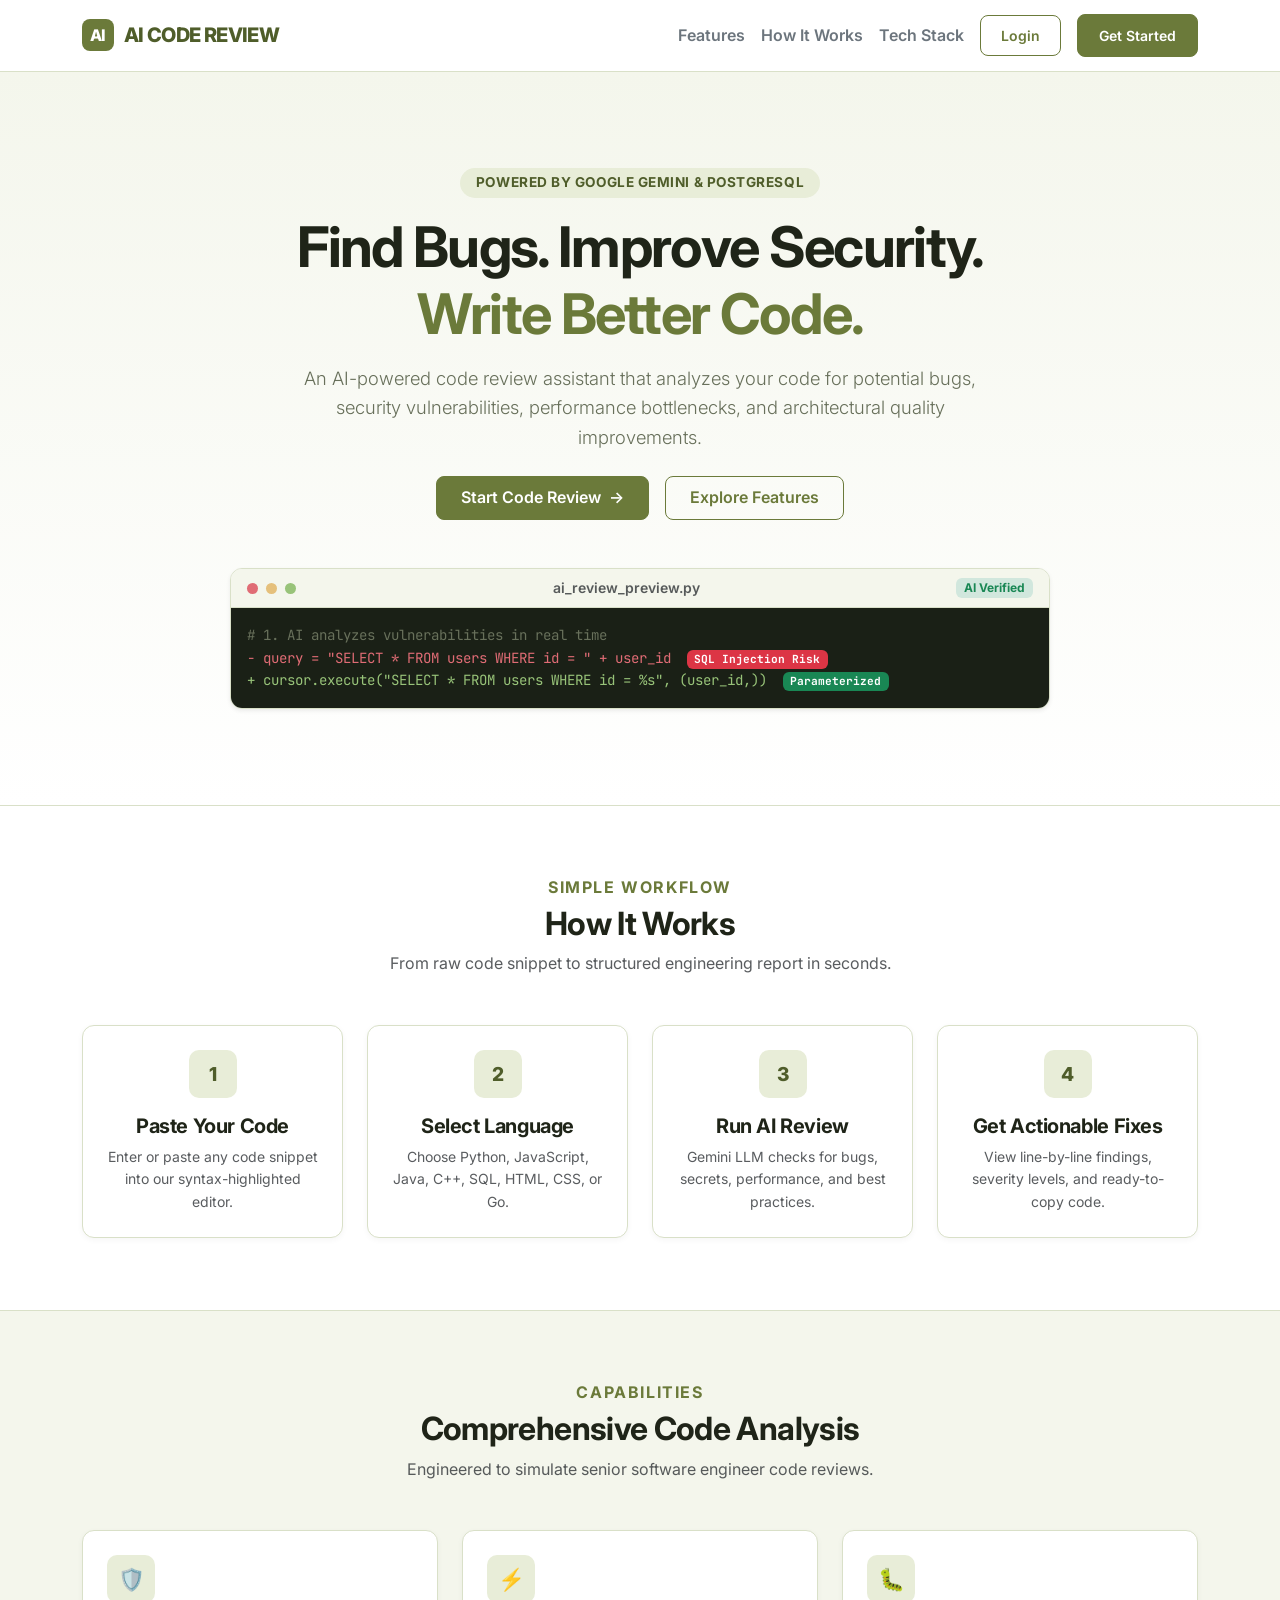
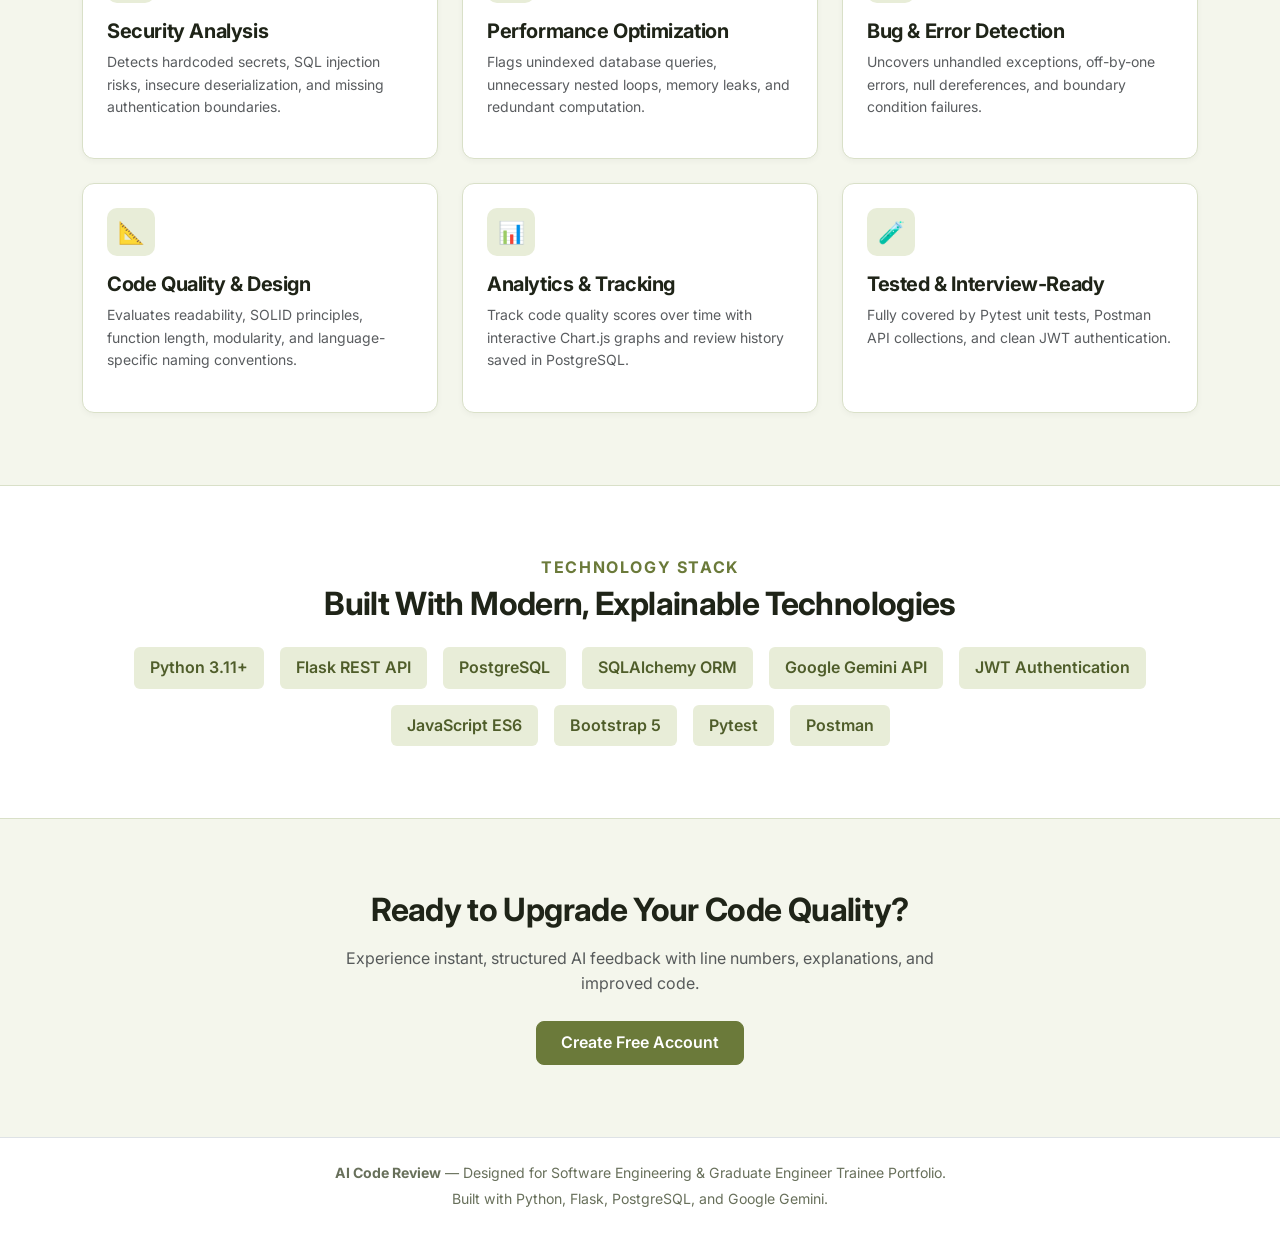
==== frontend/index.html @ b4fd4c30 "Initial commit: Complete AI Code Review platform with Flask, PostgreSQL, vanilla JS, strict olive th" ====
<!DOCTYPE html>
<html lang="en">
<head>
  <meta charset="UTF-8">
  <meta name="viewport" content="width=device-width, initial-scale=1.0">
  <title>AI Code Review - Find Bugs. Improve Security. Write Better Code.</title>
  <!-- Bootstrap 5 CSS -->
  <link href="https://cdn.jsdelivr.net/npm/bootstrap@5.3.3/dist/css/bootstrap.min.css" rel="stylesheet">
  <!-- Custom Olive Theme CSS -->
  <link rel="stylesheet" href="css/style.css">
  <!-- Google Fonts: Inter -->
  <link rel="preconnect" href="https://fonts.googleapis.com">
  <link rel="preconnect" href="https://fonts.gstatic.com" crossorigin>
  <link href="https://fonts.googleapis.com/css2?family=Inter:wght@400;500;600;700;800;900&family=JetBrains+Mono:wght@400;600&display=swap" rel="stylesheet">
</head>
<body>

  <!-- Top Navigation -->
  <nav class="custom-navbar sticky-top">
    <div class="container d-flex justify-content-between align-items-center">
      <a class="brand-logo" href="index.html">
        <div class="brand-logo-icon">AI</div>
        <span>AI CODE REVIEW</span>
      </a>
      <div class="d-flex align-items-center gap-3">
        <a href="#features" class="d-none d-md-inline text-secondary fw-semibold">Features</a>
        <a href="#how-it-works" class="d-none d-md-inline text-secondary fw-semibold">How It Works</a>
        <a href="#tech-stack" class="d-none d-md-inline text-secondary fw-semibold">Tech Stack</a>
        <a href="login.html" class="btn btn-sm btn-olive-outline">Login</a>
        <a href="register.html" class="btn btn-sm btn-olive">Get Started</a>
      </div>
    </div>
  </nav>

  <!-- Hero Section -->
  <section class="py-5" style="background: linear-gradient(180deg, var(--very-light-olive) 0%, var(--white) 100%);">
    <div class="container py-md-5 text-center">
      <div class="badge px-3 py-2 mb-3 rounded-pill" style="background-color: var(--light-olive); color: var(--dark-olive); font-weight: 700; font-size: 0.85rem; letter-spacing: 0.04em;">
        POWERED BY GOOGLE GEMINI & POSTGRESQL
      </div>
      <h1 class="display-4 fw-bolder mb-3" style="color: var(--main-text); max-width: 900px; margin: 0 auto; letter-spacing: -0.03em;">
        Find Bugs. Improve Security. <br><span style="color: var(--primary-olive);">Write Better Code.</span>
      </h1>
      <p class="lead mb-4 mx-auto" style="color: var(--muted-text); max-width: 720px; font-size: 1.15rem;">
        An AI-powered code review assistant that analyzes your code for potential bugs, security vulnerabilities, performance bottlenecks, and architectural quality improvements.
      </p>
      <div class="d-flex justify-content-center gap-3 flex-wrap">
        <a href="review.html" class="btn-olive px-4 py-2 text-decoration-none">
          <span>Start Code Review</span>
          <span>→</span>
        </a>
        <a href="#features" class="btn-olive-outline px-4 py-2 text-decoration-none">Explore Features</a>
      </div>

      <!-- Hero Visual Code Snippet Preview -->
      <div class="mt-5 mx-auto" style="max-width: 820px; text-align: left;">
        <div class="card-clean p-0 shadow-sm" style="border: 1px solid var(--border-color); overflow: hidden;">
          <div class="editor-header d-flex justify-content-between align-items-center px-3 py-2" style="background-color: var(--very-light-olive);">
            <div class="d-flex gap-2">
              <span style="width: 11px; height: 11px; border-radius: 50%; background-color: #E06C75; display: inline-block;"></span>
              <span style="width: 11px; height: 11px; border-radius: 50%; background-color: #E5C07B; display: inline-block;"></span>
              <span style="width: 11px; height: 11px; border-radius: 50%; background-color: #98C379; display: inline-block;"></span>
            </div>
            <span class="small fw-semibold text-muted">ai_review_preview.py</span>
            <span class="badge bg-success-subtle text-success">AI Verified</span>
          </div>
          <div class="p-3" style="background-color: #1A2016; color: #E8EDD8; font-family: var(--mono-font); font-size: 0.88rem; line-height: 1.6;">
            <div><span style="color: #68705B;"># 1. AI analyzes vulnerabilities in real time</span></div>
            <div><span style="color: #E06C75;">- query = "SELECT * FROM users WHERE id = " + user_id</span> <span class="badge bg-danger ms-2" style="font-size: 0.7rem;">SQL Injection Risk</span></div>
            <div><span style="color: #98C379;">+ cursor.execute("SELECT * FROM users WHERE id = %s", (user_id,))</span> <span class="badge bg-success ms-2" style="font-size: 0.7rem;">Parameterized</span></div>
          </div>
        </div>
      </div>
    </div>
  </section>

  <!-- How It Works Section -->
  <section id="how-it-works" class="py-5" style="background-color: var(--white); border-top: 1px solid var(--border-color); border-bottom: 1px solid var(--border-color);">
    <div class="container py-4">
      <div class="text-center mb-5">
        <h6 class="text-uppercase fw-bold" style="color: var(--primary-olive); letter-spacing: 0.1em;">Simple Workflow</h6>
        <h2 class="fw-bold">How It Works</h2>
        <p class="text-muted">From raw code snippet to structured engineering report in seconds.</p>
      </div>
      <div class="row g-4">
        <div class="col-md-3">
          <div class="card-clean h-100 text-center p-4">
            <div class="stat-icon mx-auto mb-3" style="font-weight: 800; font-size: 1.2rem;">1</div>
            <h5 class="fw-bold mb-2">Paste Your Code</h5>
            <p class="small text-muted mb-0">Enter or paste any code snippet into our syntax-highlighted editor.</p>
          </div>
        </div>
        <div class="col-md-3">
          <div class="card-clean h-100 text-center p-4">
            <div class="stat-icon mx-auto mb-3" style="font-weight: 800; font-size: 1.2rem;">2</div>
            <h5 class="fw-bold mb-2">Select Language</h5>
            <p class="small text-muted mb-0">Choose Python, JavaScript, Java, C++, SQL, HTML, CSS, or Go.</p>
          </div>
        </div>
        <div class="col-md-3">
          <div class="card-clean h-100 text-center p-4">
            <div class="stat-icon mx-auto mb-3" style="font-weight: 800; font-size: 1.2rem;">3</div>
            <h5 class="fw-bold mb-2">Run AI Review</h5>
            <p class="small text-muted mb-0">Gemini LLM checks for bugs, secrets, performance, and best practices.</p>
          </div>
        </div>
        <div class="col-md-3">
          <div class="card-clean h-100 text-center p-4">
            <div class="stat-icon mx-auto mb-3" style="font-weight: 800; font-size: 1.2rem;">4</div>
            <h5 class="fw-bold mb-2">Get Actionable Fixes</h5>
            <p class="small text-muted mb-0">View line-by-line findings, severity levels, and ready-to-copy code.</p>
          </div>
        </div>
      </div>
    </div>
  </section>

  <!-- Features Section -->
  <section id="features" class="py-5" style="background-color: var(--very-light-olive);">
    <div class="container py-4">
      <div class="text-center mb-5">
        <h6 class="text-uppercase fw-bold" style="color: var(--primary-olive); letter-spacing: 0.1em;">Capabilities</h6>
        <h2 class="fw-bold">Comprehensive Code Analysis</h2>
        <p class="text-muted">Engineered to simulate senior software engineer code reviews.</p>
      </div>
      <div class="row g-4">
        <div class="col-md-4">
          <div class="card-clean h-100 p-4">
            <div class="stat-icon mb-3">🛡️</div>
            <h5 class="fw-bold">Security Analysis</h5>
            <p class="small text-muted">Detects hardcoded secrets, SQL injection risks, insecure deserialization, and missing authentication boundaries.</p>
          </div>
        </div>
        <div class="col-md-4">
          <div class="card-clean h-100 p-4">
            <div class="stat-icon mb-3">⚡</div>
            <h5 class="fw-bold">Performance Optimization</h5>
            <p class="small text-muted">Flags unindexed database queries, unnecessary nested loops, memory leaks, and redundant computation.</p>
          </div>
        </div>
        <div class="col-md-4">
          <div class="card-clean h-100 p-4">
            <div class="stat-icon mb-3">🐛</div>
            <h5 class="fw-bold">Bug & Error Detection</h5>
            <p class="small text-muted">Uncovers unhandled exceptions, off-by-one errors, null dereferences, and boundary condition failures.</p>
          </div>
        </div>
        <div class="col-md-4">
          <div class="card-clean h-100 p-4">
            <div class="stat-icon mb-3">📐</div>
            <h5 class="fw-bold">Code Quality & Design</h5>
            <p class="small text-muted">Evaluates readability, SOLID principles, function length, modularity, and language-specific naming conventions.</p>
          </div>
        </div>
        <div class="col-md-4">
          <div class="card-clean h-100 p-4">
            <div class="stat-icon mb-3">📊</div>
            <h5 class="fw-bold">Analytics & Tracking</h5>
            <p class="small text-muted">Track code quality scores over time with interactive Chart.js graphs and review history saved in PostgreSQL.</p>
          </div>
        </div>
        <div class="col-md-4">
          <div class="card-clean h-100 p-4">
            <div class="stat-icon mb-3">🧪</div>
            <h5 class="fw-bold">Tested & Interview-Ready</h5>
            <p class="small text-muted">Fully covered by Pytest unit tests, Postman API collections, and clean JWT authentication.</p>
          </div>
        </div>
      </div>
    </div>
  </section>

  <!-- Tech Stack Section -->
  <section id="tech-stack" class="py-5" style="background-color: var(--white); border-top: 1px solid var(--border-color);">
    <div class="container py-4 text-center">
      <h6 class="text-uppercase fw-bold" style="color: var(--primary-olive); letter-spacing: 0.1em;">Technology Stack</h6>
      <h2 class="fw-bold mb-4">Built With Modern, Explainable Technologies</h2>
      <div class="d-flex justify-content-center gap-3 flex-wrap">
        <span class="btn-olive-subtle">Python 3.11+</span>
        <span class="btn-olive-subtle">Flask REST API</span>
        <span class="btn-olive-subtle">PostgreSQL</span>
        <span class="btn-olive-subtle">SQLAlchemy ORM</span>
        <span class="btn-olive-subtle">Google Gemini API</span>
        <span class="btn-olive-subtle">JWT Authentication</span>
        <span class="btn-olive-subtle">JavaScript ES6</span>
        <span class="btn-olive-subtle">Bootstrap 5</span>
        <span class="btn-olive-subtle">Pytest</span>
        <span class="btn-olive-subtle">Postman</span>
      </div>
    </div>
  </section>

  <!-- CTA Section -->
  <section class="py-5 text-center" style="background-color: var(--very-light-olive); border-top: 1px solid var(--border-color);">
    <div class="container py-4">
      <h2 class="fw-bolder mb-3">Ready to Upgrade Your Code Quality?</h2>
      <p class="text-muted mb-4 mx-auto" style="max-width: 600px;">Experience instant, structured AI feedback with line numbers, explanations, and improved code.</p>
      <a href="register.html" class="btn-olive px-4 py-2 text-decoration-none">Create Free Account</a>
    </div>
  </section>

  <!-- Footer -->
  <footer class="py-4 text-center border-top" style="background-color: var(--white); font-size: 0.88rem; color: var(--muted-text);">
    <div class="container">
      <p class="mb-1"><strong>AI Code Review</strong> — Designed for Software Engineering & Graduate Engineer Trainee Portfolio.</p>
      <p class="mb-0">Built with Python, Flask, PostgreSQL, and Google Gemini.</p>
    </div>
  </footer>

  <script src="js/config.js"></script>
  <script src="js/api.js"></script>
  <script src="js/auth.js"></script>
</body>
</html>
---- frontend/css/style.css ----
/* ==========================================================================
   AI CODE REVIEW - Strict Theme: Olive + Light Olive + White
   Primary Olive:     #6B7A3A
   Dark Olive:        #4F5D2A
   Light Olive:       #E8EDD8
   Very Light Olive:  #F4F6EC
   White:             #FFFFFF
   Main Text:         #1F2418
   Muted Text:        #68705B
   ========================================================================== */

:root {
  --primary-olive: #6B7A3A;
  --dark-olive: #4F5D2A;
  --light-olive: #E8EDD8;
  --very-light-olive: #F4F6EC;
  --white: #FFFFFF;
  --main-text: #1F2418;
  --muted-text: #68705B;
  --border-color: #D9E0C8;
  --card-bg: #FFFFFF;

  /* Severity Semantic Colors (Harmonious with Olive) */
  --severity-critical: #B94A48;
  --severity-critical-bg: #FBEAEA;
  --severity-high: #C87D2B;
  --severity-high-bg: #FDF3E7;
  --severity-medium: #6B7A3A;
  --severity-medium-bg: #F1F4E6;
  --severity-low: #68705B;
  --severity-low-bg: #EFF1EC;

  --font-family: 'Inter', -apple-system, BlinkMacSystemFont, "Segoe UI", Roboto, "Helvetica Neue", Arial, sans-serif;
  --mono-font: 'JetBrains Mono', 'Fira Code', Menlo, Monaco, Consolas, monospace;
}

* {
  box-sizing: border-box;
}

body {
  font-family: var(--font-family);
  color: var(--main-text);
  background-color: var(--very-light-olive);
  line-height: 1.6;
  margin: 0;
  padding: 0;
  -webkit-font-smoothing: antialiased;
}

/* Headings */
h1, h2, h3, h4, h5, h6 {
  color: var(--main-text);
  font-weight: 700;
  letter-spacing: -0.02em;
}

a {
  color: var(--primary-olive);
  text-decoration: none;
  transition: color 0.2s ease;
}

a:hover {
  color: var(--dark-olive);
}

/* ==========================================================================
   Buttons
   ========================================================================== */
.btn-olive {
  background-color: var(--primary-olive);
  color: var(--white);
  border: 1px solid var(--primary-olive);
  font-weight: 600;
  padding: 0.6rem 1.3rem;
  border-radius: 8px;
  transition: all 0.2s ease;
  display: inline-flex;
  align-items: center;
  gap: 0.5rem;
}

.btn-olive:hover, .btn-olive:focus {
  background-color: var(--dark-olive);
  border-color: var(--dark-olive);
  color: var(--white);
  box-shadow: 0 4px 12px rgba(79, 93, 42, 0.2);
}

.btn-olive-outline {
  background-color: transparent;
  color: var(--primary-olive);
  border: 1.5px solid var(--primary-olive);
  font-weight: 600;
  padding: 0.55rem 1.25rem;
  border-radius: 8px;
  transition: all 0.2s ease;
}

.btn-olive-outline:hover {
  background-color: var(--light-olive);
  color: var(--dark-olive);
  border-color: var(--dark-olive);
}

.btn-olive-subtle {
  background-color: var(--light-olive);
  color: var(--dark-olive);
  border: none;
  font-weight: 600;
  padding: 0.5rem 1rem;
  border-radius: 6px;
  transition: all 0.2s ease;
}

.btn-olive-subtle:hover {
  background-color: #DDE5C6;
  color: var(--main-text);
}

/* ==========================================================================
   Navigation Bar (Public & Landing)
   ========================================================================== */
.custom-navbar {
  background-color: var(--white);
  border-bottom: 1px solid var(--border-color);
  padding: 0.9rem 1.5rem;
}

.brand-logo {
  font-size: 1.25rem;
  font-weight: 800;
  color: var(--dark-olive) !important;
  display: flex;
  align-items: center;
  gap: 0.6rem;
  letter-spacing: -0.03em;
}

.brand-logo-icon {
  width: 32px;
  height: 32px;
  background-color: var(--primary-olive);
  color: var(--white);
  border-radius: 8px;
  display: flex;
  align-items: center;
  justify-content: center;
  font-size: 1rem;
  font-weight: 800;
}

/* ==========================================================================
   Layout: Sidebar & App Container
   ========================================================================== */
.app-wrapper {
  display: flex;
  min-height: 100vh;
}

.app-sidebar {
  width: 260px;
  background-color: var(--white);
  border-right: 1px solid var(--border-color);
  display: flex;
  flex-direction: column;
  flex-shrink: 0;
  position: sticky;
  top: 0;
  height: 100vh;
  z-index: 100;
  transition: transform 0.3s ease;
}

.sidebar-header {
  padding: 1.5rem 1.25rem;
  border-bottom: 1px solid var(--border-color);
}

.sidebar-menu {
  list-style: none;
  padding: 1rem 0.75rem;
  margin: 0;
  flex-grow: 1;
}

.sidebar-item {
  margin-bottom: 0.35rem;
}

.sidebar-link {
  display: flex;
  align-items: center;
  gap: 0.85rem;
  padding: 0.75rem 1rem;
  border-radius: 8px;
  color: var(--muted-text);
  font-weight: 600;
  font-size: 0.95rem;
  transition: all 0.2s ease;
}

.sidebar-link:hover {
  background-color: var(--very-light-olive);
  color: var(--main-text);
}

.sidebar-link.active {
  background-color: var(--light-olive);
  color: var(--dark-olive);
  font-weight: 700;
}

.sidebar-footer {
  padding: 1.25rem;
  border-top: 1px solid var(--border-color);
  background-color: var(--very-light-olive);
}

.app-main {
  flex-grow: 1;
  padding: 2rem 2.5rem;
  overflow-y: auto;
  max-width: 1400px;
}

/* Mobile Sidebar Toggle Header */
.mobile-topbar {
  display: none;
  background-color: var(--white);
  border-bottom: 1px solid var(--border-color);
  padding: 0.85rem 1.25rem;
  justify-content: space-between;
  align-items: center;
}

/* ==========================================================================
   Cards & Surfaces
   ========================================================================== */
.card-clean {
  background-color: var(--white);
  border: 1px solid var(--border-color);
  border-radius: 12px;
  padding: 1.5rem;
  box-shadow: 0 2px 6px rgba(31, 36, 24, 0.04);
  transition: transform 0.2s ease, box-shadow 0.2s ease;
}

.card-clean:hover {
  box-shadow: 0 6px 16px rgba(31, 36, 24, 0.06);
}

.stat-card {
  background-color: var(--white);
  border: 1px solid var(--border-color);
  border-radius: 12px;
  padding: 1.35rem 1.5rem;
  display: flex;
  align-items: center;
  justify-content: space-between;
}

.stat-card .stat-value {
  font-size: 2rem;
  font-weight: 800;
  color: var(--main-text);
  line-height: 1.1;
  margin-top: 0.35rem;
}

.stat-card .stat-label {
  font-size: 0.85rem;
  font-weight: 600;
  color: var(--muted-text);
  text-transform: uppercase;
  letter-spacing: 0.05em;
}

.stat-icon {
  width: 48px;
  height: 48px;
  border-radius: 10px;
  background-color: var(--light-olive);
  color: var(--dark-olive);
  display: flex;
  align-items: center;
  justify-content: center;
  font-size: 1.35rem;
}

/* ==========================================================================
   Score Badge & Progress
   ========================================================================== */
.score-badge-circle {
  width: 110px;
  height: 110px;
  border-radius: 50%;
  display: flex;
  flex-direction: column;
  align-items: center;
  justify-content: center;
  border: 6px solid var(--primary-olive);
  background-color: var(--white);
  box-shadow: 0 4px 12px rgba(107, 122, 58, 0.15);
}

.score-badge-circle .score-num {
  font-size: 2.2rem;
  font-weight: 900;
  color: var(--dark-olive);
  line-height: 1;
}

.score-badge-circle .score-max {
  font-size: 0.75rem;
  font-weight: 700;
  color: var(--muted-text);
}

/* ==========================================================================
   Issue Cards & Severities
   ========================================================================== */
.issue-card {
  background-color: var(--white);
  border: 1px solid var(--border-color);
  border-left: 5px solid var(--primary-olive);
  border-radius: 8px;
  padding: 1.25rem 1.5rem;
  margin-bottom: 1rem;
}

.issue-card.severity-Critical {
  border-left-color: var(--severity-critical);
}
.issue-card.severity-High {
  border-left-color: var(--severity-high);
}
.issue-card.severity-Medium {
  border-left-color: var(--severity-medium);
}
.issue-card.severity-Low {
  border-left-color: var(--severity-low);
}

.badge-severity {
  font-size: 0.75rem;
  font-weight: 700;
  padding: 0.35rem 0.65rem;
  border-radius: 6px;
  text-transform: uppercase;
  letter-spacing: 0.04em;
}

.badge-severity.Critical {
  background-color: var(--severity-critical-bg);
  color: var(--severity-critical);
}
.badge-severity.High {
  background-color: var(--severity-high-bg);
  color: var(--severity-high);
}
.badge-severity.Medium {
  background-color: var(--severity-medium-bg);
  color: var(--severity-medium);
}
.badge-severity.Low {
  background-color: var(--severity-low-bg);
  color: var(--severity-low);
}

.badge-category {
  background-color: var(--light-olive);
  color: var(--dark-olive);
  font-size: 0.75rem;
  font-weight: 600;
  padding: 0.35rem 0.65rem;
  border-radius: 6px;
}

.badge-line {
  background-color: var(--very-light-olive);
  border: 1px solid var(--border-color);
  color: var(--muted-text);
  font-family: var(--mono-font);
  font-size: 0.75rem;
  padding: 0.25rem 0.5rem;
  border-radius: 4px;
}

/* ==========================================================================
   Code Containers & Monaco Fallback
   ========================================================================== */
.editor-container {
  border: 1px solid var(--border-color);
  border-radius: 8px;
  overflow: hidden;
  background-color: var(--white);
}

.editor-header {
  background-color: var(--very-light-olive);
  padding: 0.65rem 1rem;
  border-bottom: 1px solid var(--border-color);
  display: flex;
  justify-content: space-between;
  align-items: center;
}

#codeEditor, .code-editor-textarea {
  width: 100%;
  min-height: 400px;
  font-family: var(--mono-font);
  font-size: 0.92rem;
  line-height: 1.55;
  border: none;
  padding: 1.25rem;
  color: #2D3748;
  background-color: var(--white);
  resize: vertical;
  outline: none;
  tab-size: 4;
}

.code-snippet-box {
  background-color: #1E2319;
  color: #E2E8F0;
  font-family: var(--mono-font);
  font-size: 0.88rem;
  padding: 1.1rem;
  border-radius: 8px;
  overflow-x: auto;
  position: relative;
}

/* ==========================================================================
   Tabs & Filters
   ========================================================================== */
.filter-tabs {
  display: flex;
  gap: 0.5rem;
  flex-wrap: wrap;
  margin-bottom: 1.5rem;
}

.filter-btn {
  background-color: var(--white);
  border: 1px solid var(--border-color);
  color: var(--muted-text);
  font-weight: 600;
  font-size: 0.85rem;
  padding: 0.45rem 0.95rem;
  border-radius: 8px;
  cursor: pointer;
  transition: all 0.2s ease;
}

.filter-btn:hover {
  background-color: var(--light-olive);
  color: var(--dark-olive);
}

.filter-btn.active {
  background-color: var(--primary-olive);
  border-color: var(--primary-olive);
  color: var(--white);
}

/* ==========================================================================
   Loading Overlay & Stages
   ========================================================================== */
.loading-overlay {
  display: none;
  position: fixed;
  top: 0;
  left: 0;
  width: 100vw;
  height: 100vh;
  background: rgba(244, 246, 236, 0.94);
  backdrop-filter: blur(4px);
  z-index: 9999;
  flex-direction: column;
  justify-content: center;
  align-items: center;
}

.loading-box {
  background-color: var(--white);
  border: 1px solid var(--border-color);
  border-radius: 16px;
  padding: 2.5rem 3rem;
  text-align: center;
  box-shadow: 0 10px 30px rgba(31, 36, 24, 0.08);
  max-width: 440px;
  width: 90%;
}

.spinner-olive {
  width: 3.5rem;
  height: 3.5rem;
  border-width: 0.35em;
  color: var(--primary-olive);
}

.loading-step {
  font-size: 1.05rem;
  font-weight: 700;
  color: var(--dark-olive);
  margin-top: 1.25rem;
}

.loading-substep {
  font-size: 0.88rem;
  color: var(--muted-text);
  margin-top: 0.35rem;
}

/* ==========================================================================
   Toast Notifications
   ========================================================================== */
.toast-container {
  position: fixed;
  bottom: 1.5rem;
  right: 1.5rem;
  z-index: 10000;
}

.toast-custom {
  background-color: var(--white);
  border: 1px solid var(--border-color);
  border-left: 4px solid var(--primary-olive);
  border-radius: 8px;
  box-shadow: 0 4px 14px rgba(31, 36, 24, 0.1);
  padding: 0.9rem 1.25rem;
  margin-top: 0.5rem;
  display: flex;
  align-items: center;
  gap: 0.75rem;
  font-size: 0.92rem;
  color: var(--main-text);
  min-width: 280px;
}

.toast-custom.error {
  border-left-color: var(--severity-critical);
}

/* ==========================================================================
   Tables
   ========================================================================== */
.table-clean {
  width: 100%;
  border-collapse: separate;
  border-spacing: 0;
  background-color: var(--white);
  border: 1px solid var(--border-color);
  border-radius: 10px;
  overflow: hidden;
}

.table-clean th {
  background-color: var(--very-light-olive);
  color: var(--muted-text);
  font-size: 0.8rem;
  font-weight: 700;
  text-transform: uppercase;
  letter-spacing: 0.05em;
  padding: 0.95rem 1.25rem;
  border-bottom: 1px solid var(--border-color);
}

.table-clean td {
  padding: 1rem 1.25rem;
  border-bottom: 1px solid var(--border-color);
  font-size: 0.92rem;
  color: var(--main-text);
  vertical-align: middle;
}

.table-clean tr:last-child td {
  border-bottom: none;
}

.table-clean tbody tr:hover {
  background-color: #F8F9F3;
}

/* ==========================================================================
   Responsive Adaptations
   ========================================================================== */
@media (max-width: 992px) {
  .app-sidebar {
    position: fixed;
    transform: translateX(-100%);
    box-shadow: 4px 0 20px rgba(0, 0, 0, 0.1);
  }

  .app-sidebar.show {
    transform: translateX(0);
  }

  .mobile-topbar {
    display: flex;
  }

  .app-main {
    padding: 1.25rem 1rem;
  }
}
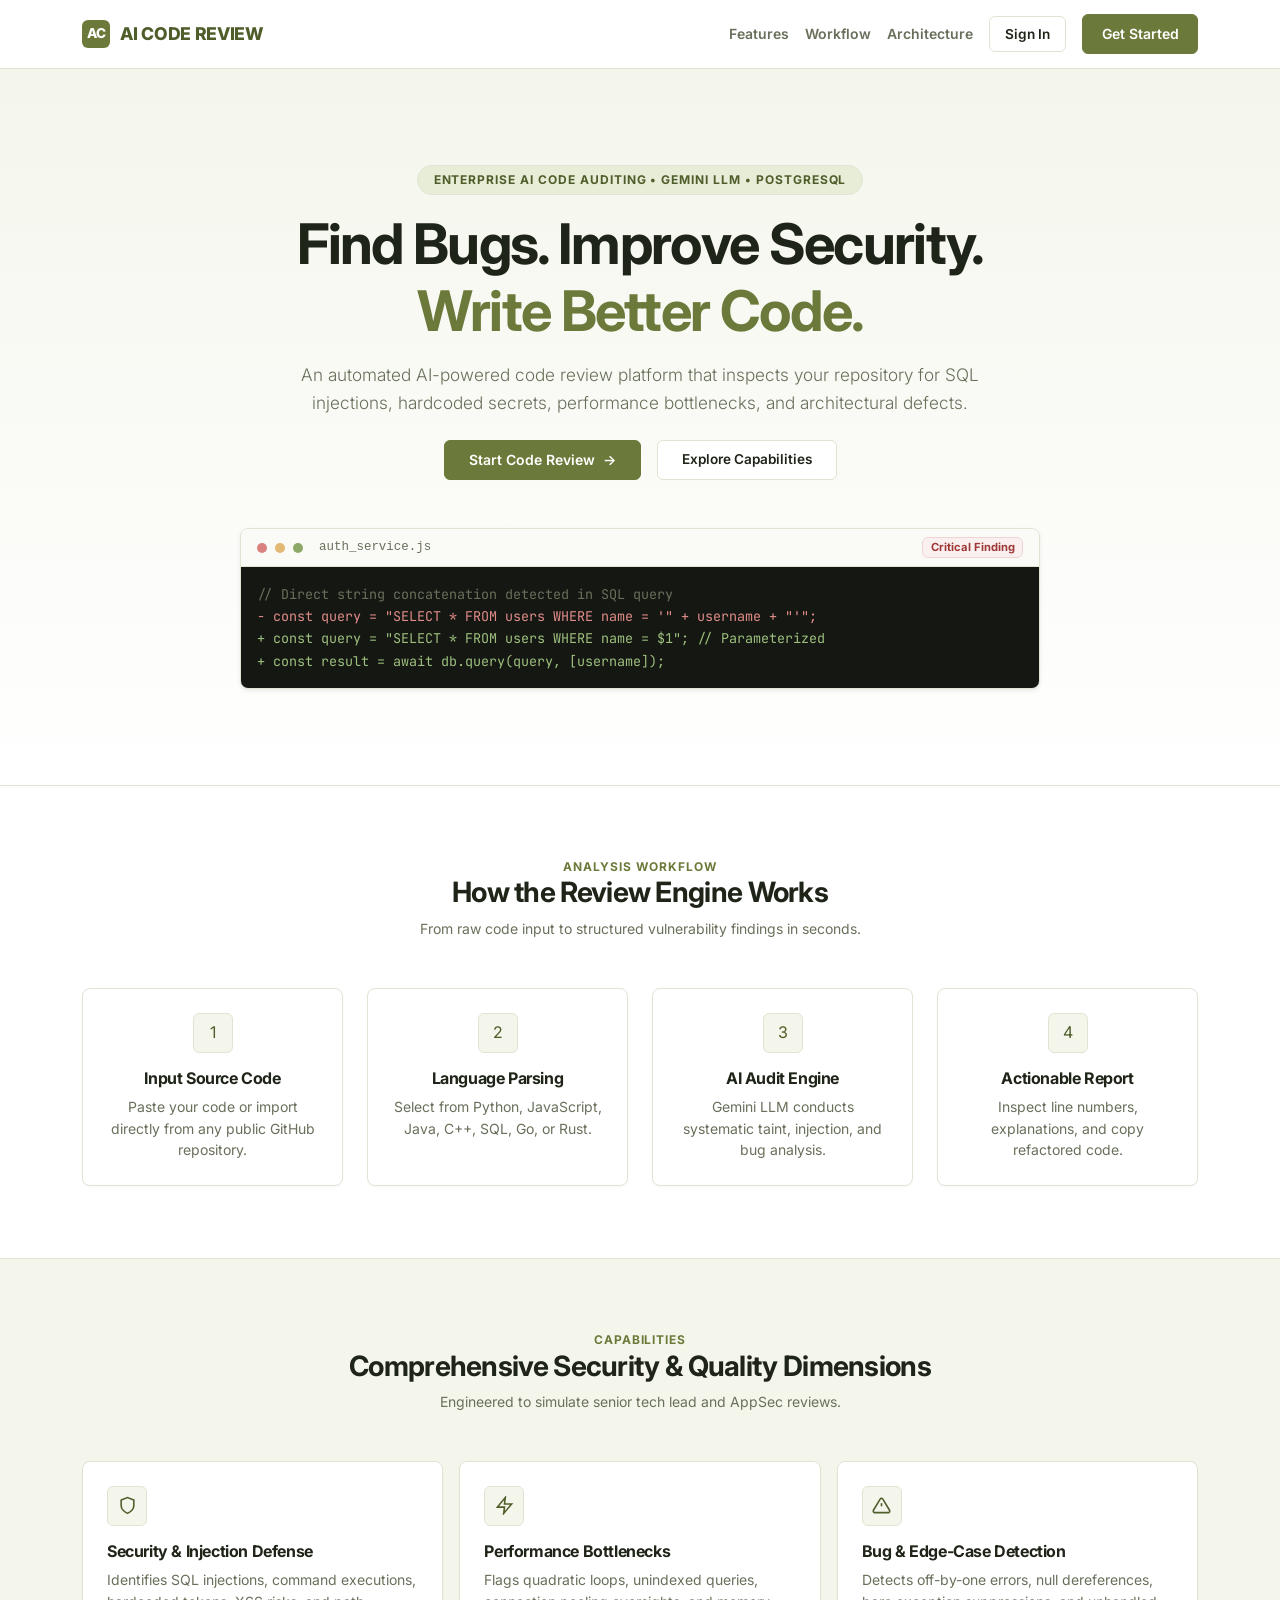
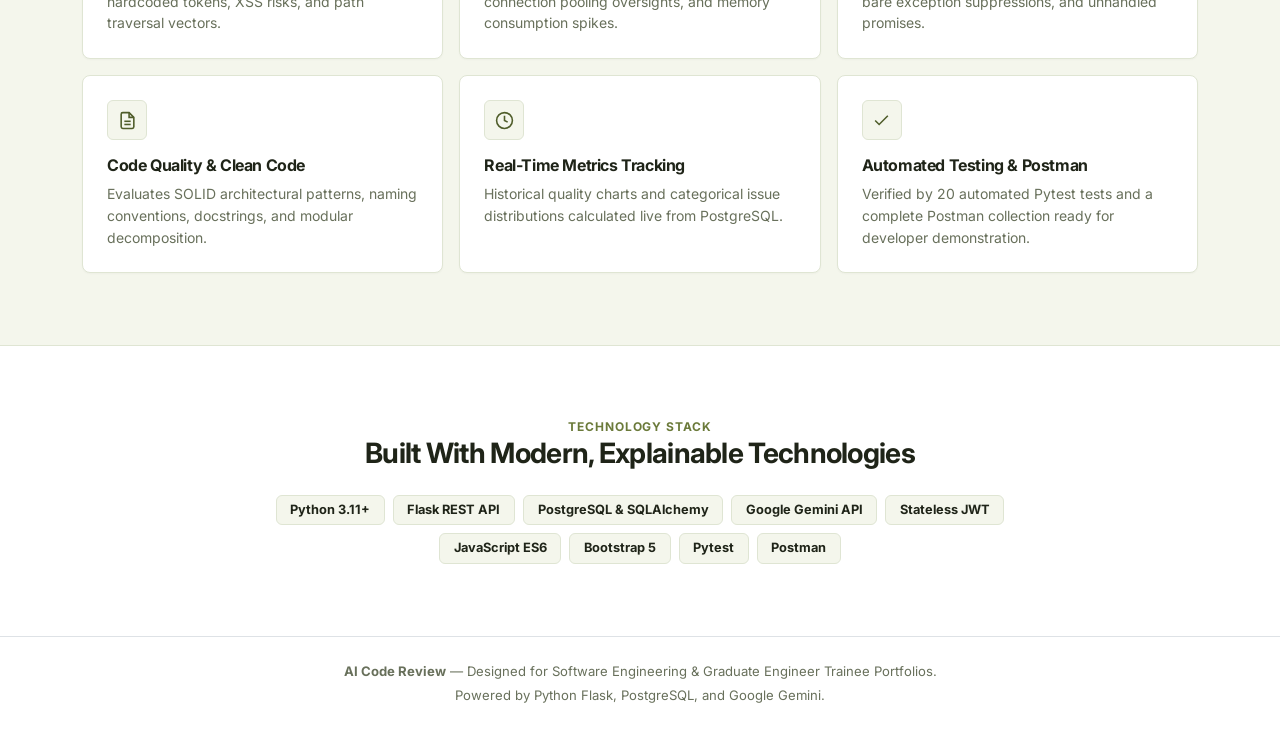
==== commit 1de9dcec: "Enhance AI security audit checklist and elevate UI to professional enterprise SaaS aesthetic" ====
--- a/frontend/index.html
+++ b/frontend/index.html
@@ -3,15 +3,12 @@
 <head>
   <meta charset="UTF-8">
   <meta name="viewport" content="width=device-width, initial-scale=1.0">
-  <title>AI Code Review - Find Bugs. Improve Security. Write Better Code.</title>
-  <!-- Bootstrap 5 CSS -->
+  <title>AI Code Review - Automated Security & Code Quality Platform</title>
   <link href="https://cdn.jsdelivr.net/npm/bootstrap@5.3.3/dist/css/bootstrap.min.css" rel="stylesheet">
-  <!-- Custom Olive Theme CSS -->
   <link rel="stylesheet" href="css/style.css">
-  <!-- Google Fonts: Inter -->
   <link rel="preconnect" href="https://fonts.googleapis.com">
   <link rel="preconnect" href="https://fonts.gstatic.com" crossorigin>
-  <link href="https://fonts.googleapis.com/css2?family=Inter:wght@400;500;600;700;800;900&family=JetBrains+Mono:wght@400;600&display=swap" rel="stylesheet">
+  <link href="https://fonts.googleapis.com/css2?family=Inter:wght@400;500;600;700;800&family=JetBrains+Mono:wght@400;500;600&display=swap" rel="stylesheet">
 </head>
 <body>
 
@@ -19,14 +16,14 @@
   <nav class="custom-navbar sticky-top">
     <div class="container d-flex justify-content-between align-items-center">
       <a class="brand-logo" href="index.html">
-        <div class="brand-logo-icon">AI</div>
+        <div class="brand-logo-icon">AC</div>
         <span>AI CODE REVIEW</span>
       </a>
       <div class="d-flex align-items-center gap-3">
-        <a href="#features" class="d-none d-md-inline text-secondary fw-semibold">Features</a>
-        <a href="#how-it-works" class="d-none d-md-inline text-secondary fw-semibold">How It Works</a>
-        <a href="#tech-stack" class="d-none d-md-inline text-secondary fw-semibold">Tech Stack</a>
-        <a href="login.html" class="btn btn-sm btn-olive-outline">Login</a>
+        <a href="#features" class="d-none d-md-inline text-muted small fw-semibold">Features</a>
+        <a href="#how-it-works" class="d-none d-md-inline text-muted small fw-semibold">Workflow</a>
+        <a href="#tech-stack" class="d-none d-md-inline text-muted small fw-semibold">Architecture</a>
+        <a href="login.html" class="btn btn-sm btn-subtle">Sign In</a>
         <a href="register.html" class="btn btn-sm btn-olive">Get Started</a>
       </div>
     </div>
@@ -35,39 +32,40 @@
   <!-- Hero Section -->
   <section class="py-5" style="background: linear-gradient(180deg, var(--very-light-olive) 0%, var(--white) 100%);">
     <div class="container py-md-5 text-center">
-      <div class="badge px-3 py-2 mb-3 rounded-pill" style="background-color: var(--light-olive); color: var(--dark-olive); font-weight: 700; font-size: 0.85rem; letter-spacing: 0.04em;">
-        POWERED BY GOOGLE GEMINI & POSTGRESQL
-      </div>
-      <h1 class="display-4 fw-bolder mb-3" style="color: var(--main-text); max-width: 900px; margin: 0 auto; letter-spacing: -0.03em;">
+      <div class="badge px-3 py-2 mb-3" style="background-color: var(--light-olive); color: var(--dark-olive); font-weight: 700; font-size: 0.75rem; letter-spacing: 0.08em; border: 1px solid var(--border-color); border-radius: 20px;">
+        ENTERPRISE AI CODE AUDITING &bull; GEMINI LLM &bull; POSTGRESQL
+      </div>
+      <h1 class="display-4 fw-bolder mb-3" style="color: var(--main-text); max-width: 860px; margin: 0 auto; letter-spacing: -0.03em;">
         Find Bugs. Improve Security. <br><span style="color: var(--primary-olive);">Write Better Code.</span>
       </h1>
-      <p class="lead mb-4 mx-auto" style="color: var(--muted-text); max-width: 720px; font-size: 1.15rem;">
-        An AI-powered code review assistant that analyzes your code for potential bugs, security vulnerabilities, performance bottlenecks, and architectural quality improvements.
+      <p class="lead mb-4 mx-auto text-muted" style="max-width: 680px; font-size: 1.08rem; line-height: 1.6;">
+        An automated AI-powered code review platform that inspects your repository for SQL injections, hardcoded secrets, performance bottlenecks, and architectural defects.
       </p>
       <div class="d-flex justify-content-center gap-3 flex-wrap">
         <a href="review.html" class="btn-olive px-4 py-2 text-decoration-none">
           <span>Start Code Review</span>
-          <span>→</span>
+          <span>&rarr;</span>
         </a>
-        <a href="#features" class="btn-olive-outline px-4 py-2 text-decoration-none">Explore Features</a>
+        <a href="#features" class="btn-subtle px-4 py-2 text-decoration-none">Explore Capabilities</a>
       </div>
 
       <!-- Hero Visual Code Snippet Preview -->
-      <div class="mt-5 mx-auto" style="max-width: 820px; text-align: left;">
+      <div class="mt-5 mx-auto" style="max-width: 800px; text-align: left;">
         <div class="card-clean p-0 shadow-sm" style="border: 1px solid var(--border-color); overflow: hidden;">
-          <div class="editor-header d-flex justify-content-between align-items-center px-3 py-2" style="background-color: var(--very-light-olive);">
-            <div class="d-flex gap-2">
-              <span style="width: 11px; height: 11px; border-radius: 50%; background-color: #E06C75; display: inline-block;"></span>
-              <span style="width: 11px; height: 11px; border-radius: 50%; background-color: #E5C07B; display: inline-block;"></span>
-              <span style="width: 11px; height: 11px; border-radius: 50%; background-color: #98C379; display: inline-block;"></span>
-            </div>
-            <span class="small fw-semibold text-muted">ai_review_preview.py</span>
-            <span class="badge bg-success-subtle text-success">AI Verified</span>
-          </div>
-          <div class="p-3" style="background-color: #1A2016; color: #E8EDD8; font-family: var(--mono-font); font-size: 0.88rem; line-height: 1.6;">
-            <div><span style="color: #68705B;"># 1. AI analyzes vulnerabilities in real time</span></div>
-            <div><span style="color: #E06C75;">- query = "SELECT * FROM users WHERE id = " + user_id</span> <span class="badge bg-danger ms-2" style="font-size: 0.7rem;">SQL Injection Risk</span></div>
-            <div><span style="color: #98C379;">+ cursor.execute("SELECT * FROM users WHERE id = %s", (user_id,))</span> <span class="badge bg-success ms-2" style="font-size: 0.7rem;">Parameterized</span></div>
+          <div class="editor-header d-flex justify-content-between align-items-center px-3 py-2" style="background-color: #FAFBF7;">
+            <div class="d-flex align-items-center gap-2">
+              <span style="width: 10px; height: 10px; border-radius: 50%; background-color: #D98280; display: inline-block;"></span>
+              <span style="width: 10px; height: 10px; border-radius: 50%; background-color: #E2B872; display: inline-block;"></span>
+              <span style="width: 10px; height: 10px; border-radius: 50%; background-color: #8DA967; display: inline-block;"></span>
+              <span class="small text-muted font-monospace ms-2" style="font-size: 0.78rem;">auth_service.js</span>
+            </div>
+            <span class="badge" style="background-color: var(--sev-critical-bg); color: var(--sev-critical-text); border: 1px solid var(--sev-critical-border); font-size: 0.7rem;">Critical Finding</span>
+          </div>
+          <div class="p-3" style="background-color: #141712; color: #DDE5CE; font-family: var(--font-mono); font-size: 0.84rem; line-height: 1.65;">
+            <div><span style="color: #68705B;">// Direct string concatenation detected in SQL query</span></div>
+            <div><span style="color: #E28C8A;">- const query = "SELECT * FROM users WHERE name = '" + username + "'";</span></div>
+            <div><span style="color: #9EC07E;">+ const query = "SELECT * FROM users WHERE name = $1"; // Parameterized</span></div>
+            <div><span style="color: #9EC07E;">+ const result = await db.query(query, [username]);</span></div>
           </div>
         </div>
       </div>
@@ -78,92 +76,104 @@
   <section id="how-it-works" class="py-5" style="background-color: var(--white); border-top: 1px solid var(--border-color); border-bottom: 1px solid var(--border-color);">
     <div class="container py-4">
       <div class="text-center mb-5">
-        <h6 class="text-uppercase fw-bold" style="color: var(--primary-olive); letter-spacing: 0.1em;">Simple Workflow</h6>
-        <h2 class="fw-bold">How It Works</h2>
-        <p class="text-muted">From raw code snippet to structured engineering report in seconds.</p>
+        <div class="small fw-bold text-uppercase" style="color: var(--primary-olive); letter-spacing: 0.08em; font-size: 0.75rem;">Analysis Workflow</div>
+        <h3 class="fw-bold">How the Review Engine Works</h3>
+        <p class="text-muted small">From raw code input to structured vulnerability findings in seconds.</p>
       </div>
       <div class="row g-4">
         <div class="col-md-3">
           <div class="card-clean h-100 text-center p-4">
-            <div class="stat-icon mx-auto mb-3" style="font-weight: 800; font-size: 1.2rem;">1</div>
-            <h5 class="fw-bold mb-2">Paste Your Code</h5>
-            <p class="small text-muted mb-0">Enter or paste any code snippet into our syntax-highlighted editor.</p>
-          </div>
-        </div>
-        <div class="col-md-3">
-          <div class="card-clean h-100 text-center p-4">
-            <div class="stat-icon mx-auto mb-3" style="font-weight: 800; font-size: 1.2rem;">2</div>
-            <h5 class="fw-bold mb-2">Select Language</h5>
-            <p class="small text-muted mb-0">Choose Python, JavaScript, Java, C++, SQL, HTML, CSS, or Go.</p>
-          </div>
-        </div>
-        <div class="col-md-3">
-          <div class="card-clean h-100 text-center p-4">
-            <div class="stat-icon mx-auto mb-3" style="font-weight: 800; font-size: 1.2rem;">3</div>
-            <h5 class="fw-bold mb-2">Run AI Review</h5>
-            <p class="small text-muted mb-0">Gemini LLM checks for bugs, secrets, performance, and best practices.</p>
-          </div>
-        </div>
-        <div class="col-md-3">
-          <div class="card-clean h-100 text-center p-4">
-            <div class="stat-icon mx-auto mb-3" style="font-weight: 800; font-size: 1.2rem;">4</div>
-            <h5 class="fw-bold mb-2">Get Actionable Fixes</h5>
-            <p class="small text-muted mb-0">View line-by-line findings, severity levels, and ready-to-copy code.</p>
-          </div>
-        </div>
-      </div>
-    </div>
-  </section>
-
-  <!-- Features Section -->
+            <div class="stat-icon mx-auto mb-3">1</div>
+            <h6 class="fw-bold mb-2">Input Source Code</h6>
+            <p class="small text-muted mb-0">Paste your code or import directly from any public GitHub repository.</p>
+          </div>
+        </div>
+        <div class="col-md-3">
+          <div class="card-clean h-100 text-center p-4">
+            <div class="stat-icon mx-auto mb-3">2</div>
+            <h6 class="fw-bold mb-2">Language Parsing</h6>
+            <p class="small text-muted mb-0">Select from Python, JavaScript, Java, C++, SQL, Go, or Rust.</p>
+          </div>
+        </div>
+        <div class="col-md-3">
+          <div class="card-clean h-100 text-center p-4">
+            <div class="stat-icon mx-auto mb-3">3</div>
+            <h6 class="fw-bold mb-2">AI Audit Engine</h6>
+            <p class="small text-muted mb-0">Gemini LLM conducts systematic taint, injection, and bug analysis.</p>
+          </div>
+        </div>
+        <div class="col-md-3">
+          <div class="card-clean h-100 text-center p-4">
+            <div class="stat-icon mx-auto mb-3">4</div>
+            <h6 class="fw-bold mb-2">Actionable Report</h6>
+            <p class="small text-muted mb-0">Inspect line numbers, explanations, and copy refactored code.</p>
+          </div>
+        </div>
+      </div>
+    </div>
+  </section>
+
+  <!-- Features Grid -->
   <section id="features" class="py-5" style="background-color: var(--very-light-olive);">
     <div class="container py-4">
       <div class="text-center mb-5">
-        <h6 class="text-uppercase fw-bold" style="color: var(--primary-olive); letter-spacing: 0.1em;">Capabilities</h6>
-        <h2 class="fw-bold">Comprehensive Code Analysis</h2>
-        <p class="text-muted">Engineered to simulate senior software engineer code reviews.</p>
-      </div>
-      <div class="row g-4">
-        <div class="col-md-4">
-          <div class="card-clean h-100 p-4">
-            <div class="stat-icon mb-3">🛡️</div>
-            <h5 class="fw-bold">Security Analysis</h5>
-            <p class="small text-muted">Detects hardcoded secrets, SQL injection risks, insecure deserialization, and missing authentication boundaries.</p>
-          </div>
-        </div>
-        <div class="col-md-4">
-          <div class="card-clean h-100 p-4">
-            <div class="stat-icon mb-3">⚡</div>
-            <h5 class="fw-bold">Performance Optimization</h5>
-            <p class="small text-muted">Flags unindexed database queries, unnecessary nested loops, memory leaks, and redundant computation.</p>
-          </div>
-        </div>
-        <div class="col-md-4">
-          <div class="card-clean h-100 p-4">
-            <div class="stat-icon mb-3">🐛</div>
-            <h5 class="fw-bold">Bug & Error Detection</h5>
-            <p class="small text-muted">Uncovers unhandled exceptions, off-by-one errors, null dereferences, and boundary condition failures.</p>
-          </div>
-        </div>
-        <div class="col-md-4">
-          <div class="card-clean h-100 p-4">
-            <div class="stat-icon mb-3">📐</div>
-            <h5 class="fw-bold">Code Quality & Design</h5>
-            <p class="small text-muted">Evaluates readability, SOLID principles, function length, modularity, and language-specific naming conventions.</p>
-          </div>
-        </div>
-        <div class="col-md-4">
-          <div class="card-clean h-100 p-4">
-            <div class="stat-icon mb-3">📊</div>
-            <h5 class="fw-bold">Analytics & Tracking</h5>
-            <p class="small text-muted">Track code quality scores over time with interactive Chart.js graphs and review history saved in PostgreSQL.</p>
-          </div>
-        </div>
-        <div class="col-md-4">
-          <div class="card-clean h-100 p-4">
-            <div class="stat-icon mb-3">🧪</div>
-            <h5 class="fw-bold">Tested & Interview-Ready</h5>
-            <p class="small text-muted">Fully covered by Pytest unit tests, Postman API collections, and clean JWT authentication.</p>
+        <div class="small fw-bold text-uppercase" style="color: var(--primary-olive); letter-spacing: 0.08em; font-size: 0.75rem;">Capabilities</div>
+        <h3 class="fw-bold">Comprehensive Security & Quality Dimensions</h3>
+        <p class="text-muted small">Engineered to simulate senior tech lead and AppSec reviews.</p>
+      </div>
+      <div class="row g-3">
+        <div class="col-md-4">
+          <div class="card-clean h-100 p-4">
+            <div class="stat-icon mb-3">
+              <svg viewBox="0 0 24 24"><path d="M12 22s8-4 8-10V5l-8-3-8 3v7c0 6 8 10 8 10z"></path></svg>
+            </div>
+            <h6 class="fw-bold">Security & Injection Defense</h6>
+            <p class="small text-muted mb-0">Identifies SQL injections, command executions, hardcoded tokens, XSS risks, and path traversal vectors.</p>
+          </div>
+        </div>
+        <div class="col-md-4">
+          <div class="card-clean h-100 p-4">
+            <div class="stat-icon mb-3">
+              <svg viewBox="0 0 24 24"><polygon points="13 2 3 14 12 14 11 22 21 10 12 10 13 2"></polygon></svg>
+            </div>
+            <h6 class="fw-bold">Performance Bottlenecks</h6>
+            <p class="small text-muted mb-0">Flags quadratic loops, unindexed queries, connection pooling oversights, and memory consumption spikes.</p>
+          </div>
+        </div>
+        <div class="col-md-4">
+          <div class="card-clean h-100 p-4">
+            <div class="stat-icon mb-3">
+              <svg viewBox="0 0 24 24"><path d="M10.29 3.86L1.82 18a2 2 0 0 0 1.71 3h16.94a2 2 0 0 0 1.71-3L13.71 3.86a2 2 0 0 0-3.42 0z"></path><line x1="12" y1="9" x2="12" y2="13"></line><line x1="12" y1="17" x2="12.01" y2="17"></line></svg>
+            </div>
+            <h6 class="fw-bold">Bug & Edge-Case Detection</h6>
+            <p class="small text-muted mb-0">Detects off-by-one errors, null dereferences, bare exception suppressions, and unhandled promises.</p>
+          </div>
+        </div>
+        <div class="col-md-4">
+          <div class="card-clean h-100 p-4">
+            <div class="stat-icon mb-3">
+              <svg viewBox="0 0 24 24"><path d="M14 2H6a2 2 0 0 0-2 2v16a2 2 0 0 0 2 2h12a2 2 0 0 0 2-2V8z"></path><polyline points="14 2 14 8 20 8"></polyline><line x1="16" y1="13" x2="8" y2="13"></line><line x1="16" y1="17" x2="8" y2="17"></line></svg>
+            </div>
+            <h6 class="fw-bold">Code Quality & Clean Code</h6>
+            <p class="small text-muted mb-0">Evaluates SOLID architectural patterns, naming conventions, docstrings, and modular decomposition.</p>
+          </div>
+        </div>
+        <div class="col-md-4">
+          <div class="card-clean h-100 p-4">
+            <div class="stat-icon mb-3">
+              <svg viewBox="0 0 24 24"><circle cx="12" cy="12" r="10"></circle><polyline points="12 6 12 12 16 14"></polyline></svg>
+            </div>
+            <h6 class="fw-bold">Real-Time Metrics Tracking</h6>
+            <p class="small text-muted mb-0">Historical quality charts and categorical issue distributions calculated live from PostgreSQL.</p>
+          </div>
+        </div>
+        <div class="col-md-4">
+          <div class="card-clean h-100 p-4">
+            <div class="stat-icon mb-3">
+              <svg viewBox="0 0 24 24"><polyline points="20 6 9 17 4 12"></polyline></svg>
+            </div>
+            <h6 class="fw-bold">Automated Testing & Postman</h6>
+            <p class="small text-muted mb-0">Verified by 20 automated Pytest tests and a complete Postman collection ready for developer demonstration.</p>
           </div>
         </div>
       </div>
@@ -173,37 +183,27 @@
   <!-- Tech Stack Section -->
   <section id="tech-stack" class="py-5" style="background-color: var(--white); border-top: 1px solid var(--border-color);">
     <div class="container py-4 text-center">
-      <h6 class="text-uppercase fw-bold" style="color: var(--primary-olive); letter-spacing: 0.1em;">Technology Stack</h6>
-      <h2 class="fw-bold mb-4">Built With Modern, Explainable Technologies</h2>
-      <div class="d-flex justify-content-center gap-3 flex-wrap">
-        <span class="btn-olive-subtle">Python 3.11+</span>
-        <span class="btn-olive-subtle">Flask REST API</span>
-        <span class="btn-olive-subtle">PostgreSQL</span>
-        <span class="btn-olive-subtle">SQLAlchemy ORM</span>
-        <span class="btn-olive-subtle">Google Gemini API</span>
-        <span class="btn-olive-subtle">JWT Authentication</span>
-        <span class="btn-olive-subtle">JavaScript ES6</span>
-        <span class="btn-olive-subtle">Bootstrap 5</span>
-        <span class="btn-olive-subtle">Pytest</span>
-        <span class="btn-olive-subtle">Postman</span>
-      </div>
-    </div>
-  </section>
-
-  <!-- CTA Section -->
-  <section class="py-5 text-center" style="background-color: var(--very-light-olive); border-top: 1px solid var(--border-color);">
-    <div class="container py-4">
-      <h2 class="fw-bolder mb-3">Ready to Upgrade Your Code Quality?</h2>
-      <p class="text-muted mb-4 mx-auto" style="max-width: 600px;">Experience instant, structured AI feedback with line numbers, explanations, and improved code.</p>
-      <a href="register.html" class="btn-olive px-4 py-2 text-decoration-none">Create Free Account</a>
+      <div class="small fw-bold text-uppercase" style="color: var(--primary-olive); letter-spacing: 0.08em; font-size: 0.75rem;">Technology Stack</div>
+      <h3 class="fw-bold mb-4">Built With Modern, Explainable Technologies</h3>
+      <div class="d-flex justify-content-center gap-2 flex-wrap" style="max-width: 800px; margin: 0 auto;">
+        <span class="badge" style="background-color: var(--very-light-olive); border: 1px solid var(--border-color); color: var(--main-text); font-size: 0.8rem; padding: 0.5rem 0.85rem;">Python 3.11+</span>
+        <span class="badge" style="background-color: var(--very-light-olive); border: 1px solid var(--border-color); color: var(--main-text); font-size: 0.8rem; padding: 0.5rem 0.85rem;">Flask REST API</span>
+        <span class="badge" style="background-color: var(--very-light-olive); border: 1px solid var(--border-color); color: var(--main-text); font-size: 0.8rem; padding: 0.5rem 0.85rem;">PostgreSQL & SQLAlchemy</span>
+        <span class="badge" style="background-color: var(--very-light-olive); border: 1px solid var(--border-color); color: var(--main-text); font-size: 0.8rem; padding: 0.5rem 0.85rem;">Google Gemini API</span>
+        <span class="badge" style="background-color: var(--very-light-olive); border: 1px solid var(--border-color); color: var(--main-text); font-size: 0.8rem; padding: 0.5rem 0.85rem;">Stateless JWT</span>
+        <span class="badge" style="background-color: var(--very-light-olive); border: 1px solid var(--border-color); color: var(--main-text); font-size: 0.8rem; padding: 0.5rem 0.85rem;">JavaScript ES6</span>
+        <span class="badge" style="background-color: var(--very-light-olive); border: 1px solid var(--border-color); color: var(--main-text); font-size: 0.8rem; padding: 0.5rem 0.85rem;">Bootstrap 5</span>
+        <span class="badge" style="background-color: var(--very-light-olive); border: 1px solid var(--border-color); color: var(--main-text); font-size: 0.8rem; padding: 0.5rem 0.85rem;">Pytest</span>
+        <span class="badge" style="background-color: var(--very-light-olive); border: 1px solid var(--border-color); color: var(--main-text); font-size: 0.8rem; padding: 0.5rem 0.85rem;">Postman</span>
+      </div>
     </div>
   </section>
 
   <!-- Footer -->
-  <footer class="py-4 text-center border-top" style="background-color: var(--white); font-size: 0.88rem; color: var(--muted-text);">
+  <footer class="py-4 text-center border-top" style="background-color: var(--white); font-size: 0.82rem; color: var(--muted-text);">
     <div class="container">
-      <p class="mb-1"><strong>AI Code Review</strong> — Designed for Software Engineering & Graduate Engineer Trainee Portfolio.</p>
-      <p class="mb-0">Built with Python, Flask, PostgreSQL, and Google Gemini.</p>
+      <p class="mb-1"><strong>AI Code Review</strong> &mdash; Designed for Software Engineering & Graduate Engineer Trainee Portfolios.</p>
+      <p class="mb-0">Powered by Python Flask, PostgreSQL, and Google Gemini.</p>
     </div>
   </footer>
 
--- a/frontend/css/style.css
+++ b/frontend/css/style.css
@@ -1,5 +1,6 @@
 /* ==========================================================================
-   AI CODE REVIEW - Strict Theme: Olive + Light Olive + White
+   AI CODE REVIEW - Professional SaaS Developer Tool Design System
+   Strict Theme: Olive + Light Olive + White
    Primary Olive:     #6B7A3A
    Dark Olive:        #4F5D2A
    Light Olive:       #E8EDD8
@@ -7,6 +8,7 @@
    White:             #FFFFFF
    Main Text:         #1F2418
    Muted Text:        #68705B
+   Border Color:      #DFE5D3
    ========================================================================== */
 
 :root {
@@ -17,21 +19,29 @@
   --white: #FFFFFF;
   --main-text: #1F2418;
   --muted-text: #68705B;
-  --border-color: #D9E0C8;
+  --border-color: #DFE5D3;
+  --border-subtle: #EDF1E4;
   --card-bg: #FFFFFF;
 
-  /* Severity Semantic Colors (Harmonious with Olive) */
-  --severity-critical: #B94A48;
-  --severity-critical-bg: #FBEAEA;
-  --severity-high: #C87D2B;
-  --severity-high-bg: #FDF3E7;
-  --severity-medium: #6B7A3A;
-  --severity-medium-bg: #F1F4E6;
-  --severity-low: #68705B;
-  --severity-low-bg: #EFF1EC;
-
-  --font-family: 'Inter', -apple-system, BlinkMacSystemFont, "Segoe UI", Roboto, "Helvetica Neue", Arial, sans-serif;
-  --mono-font: 'JetBrains Mono', 'Fira Code', Menlo, Monaco, Consolas, monospace;
+  /* Restrained, Muted Semantic Colors */
+  --sev-critical-text: #9E3836;
+  --sev-critical-bg: #FAF0F0;
+  --sev-critical-border: #F0D4D4;
+
+  --sev-high-text: #A66420;
+  --sev-high-bg: #FAF3EC;
+  --sev-high-border: #F0DFC8;
+
+  --sev-medium-text: #4F5D2A;
+  --sev-medium-bg: #F0F4E8;
+  --sev-medium-border: #DFE5D3;
+
+  --sev-low-text: #545B4B;
+  --sev-low-bg: #F2F4EE;
+  --sev-low-border: #E0E4DA;
+
+  --font-sans: 'Inter', -apple-system, BlinkMacSystemFont, "Segoe UI", Roboto, sans-serif;
+  --font-mono: 'JetBrains Mono', 'Fira Code', Menlo, Monaco, Consolas, monospace;
 }
 
 * {
@@ -39,26 +49,32 @@
 }
 
 body {
-  font-family: var(--font-family);
+  font-family: var(--font-sans);
   color: var(--main-text);
   background-color: var(--very-light-olive);
-  line-height: 1.6;
+  line-height: 1.55;
   margin: 0;
   padding: 0;
   -webkit-font-smoothing: antialiased;
-}
-
-/* Headings */
+  -moz-osx-font-smoothing: grayscale;
+}
+
+/* Headings & Typography */
 h1, h2, h3, h4, h5, h6 {
   color: var(--main-text);
   font-weight: 700;
-  letter-spacing: -0.02em;
+  letter-spacing: -0.025em;
+  margin-bottom: 0.5rem;
+}
+
+.text-muted {
+  color: var(--muted-text) !important;
 }
 
 a {
   color: var(--primary-olive);
   text-decoration: none;
-  transition: color 0.2s ease;
+  transition: color 0.15s ease;
 }
 
 a:hover {
@@ -66,57 +82,60 @@
 }
 
 /* ==========================================================================
-   Buttons
+   Buttons - Restrained & Consistent
    ========================================================================== */
 .btn-olive {
   background-color: var(--primary-olive);
-  color: var(--white);
+  color: var(--white) !important;
   border: 1px solid var(--primary-olive);
   font-weight: 600;
-  padding: 0.6rem 1.3rem;
-  border-radius: 8px;
-  transition: all 0.2s ease;
+  font-size: 0.875rem;
+  padding: 0.55rem 1.15rem;
+  border-radius: 6px;
   display: inline-flex;
   align-items: center;
   gap: 0.5rem;
+  transition: background-color 0.15s ease, border-color 0.15s ease, box-shadow 0.15s ease;
 }
 
 .btn-olive:hover, .btn-olive:focus {
   background-color: var(--dark-olive);
   border-color: var(--dark-olive);
-  color: var(--white);
-  box-shadow: 0 4px 12px rgba(79, 93, 42, 0.2);
+  box-shadow: 0 1px 3px rgba(79, 93, 42, 0.25);
 }
 
 .btn-olive-outline {
   background-color: transparent;
-  color: var(--primary-olive);
-  border: 1.5px solid var(--primary-olive);
+  color: var(--primary-olive) !important;
+  border: 1px solid var(--primary-olive);
   font-weight: 600;
-  padding: 0.55rem 1.25rem;
-  border-radius: 8px;
-  transition: all 0.2s ease;
+  font-size: 0.875rem;
+  padding: 0.5rem 1.1rem;
+  border-radius: 6px;
+  transition: all 0.15s ease;
 }
 
 .btn-olive-outline:hover {
   background-color: var(--light-olive);
-  color: var(--dark-olive);
+  color: var(--dark-olive) !important;
   border-color: var(--dark-olive);
 }
 
-.btn-olive-subtle {
-  background-color: var(--light-olive);
-  color: var(--dark-olive);
-  border: none;
+.btn-subtle {
+  background-color: var(--white);
+  color: var(--main-text);
+  border: 1px solid var(--border-color);
   font-weight: 600;
-  padding: 0.5rem 1rem;
-  border-radius: 6px;
-  transition: all 0.2s ease;
-}
-
-.btn-olive-subtle:hover {
-  background-color: #DDE5C6;
-  color: var(--main-text);
+  font-size: 0.85rem;
+  padding: 0.45rem 0.95rem;
+  border-radius: 6px;
+  transition: all 0.15s ease;
+}
+
+.btn-subtle:hover {
+  background-color: var(--very-light-olive);
+  border-color: #CCD4BE;
+  color: var(--dark-olive);
 }
 
 /* ==========================================================================
@@ -125,34 +144,35 @@
 .custom-navbar {
   background-color: var(--white);
   border-bottom: 1px solid var(--border-color);
-  padding: 0.9rem 1.5rem;
+  padding: 0.85rem 1.5rem;
 }
 
 .brand-logo {
-  font-size: 1.25rem;
+  font-size: 1.1rem;
   font-weight: 800;
   color: var(--dark-olive) !important;
   display: flex;
   align-items: center;
-  gap: 0.6rem;
-  letter-spacing: -0.03em;
+  gap: 0.65rem;
+  letter-spacing: -0.02em;
 }
 
 .brand-logo-icon {
-  width: 32px;
-  height: 32px;
+  width: 28px;
+  height: 28px;
   background-color: var(--primary-olive);
   color: var(--white);
-  border-radius: 8px;
+  border-radius: 6px;
   display: flex;
   align-items: center;
   justify-content: center;
-  font-size: 1rem;
+  font-size: 0.85rem;
   font-weight: 800;
-}
-
-/* ==========================================================================
-   Layout: Sidebar & App Container
+  letter-spacing: 0;
+}
+
+/* ==========================================================================
+   Layout: Sidebar & App Shell
    ========================================================================== */
 .app-wrapper {
   display: flex;
@@ -160,7 +180,7 @@
 }
 
 .app-sidebar {
-  width: 260px;
+  width: 240px;
   background-color: var(--white);
   border-right: 1px solid var(--border-color);
   display: flex;
@@ -170,35 +190,43 @@
   top: 0;
   height: 100vh;
   z-index: 100;
-  transition: transform 0.3s ease;
+  transition: transform 0.25s ease;
 }
 
 .sidebar-header {
-  padding: 1.5rem 1.25rem;
+  padding: 1.25rem 1.15rem;
   border-bottom: 1px solid var(--border-color);
 }
 
 .sidebar-menu {
   list-style: none;
-  padding: 1rem 0.75rem;
+  padding: 1rem 0.65rem;
   margin: 0;
   flex-grow: 1;
 }
 
 .sidebar-item {
-  margin-bottom: 0.35rem;
+  margin-bottom: 0.25rem;
 }
 
 .sidebar-link {
   display: flex;
   align-items: center;
-  gap: 0.85rem;
-  padding: 0.75rem 1rem;
-  border-radius: 8px;
+  gap: 0.75rem;
+  padding: 0.6rem 0.85rem;
+  border-radius: 6px;
   color: var(--muted-text);
   font-weight: 600;
-  font-size: 0.95rem;
-  transition: all 0.2s ease;
+  font-size: 0.875rem;
+  transition: all 0.15s ease;
+}
+
+.sidebar-link svg {
+  width: 17px;
+  height: 17px;
+  stroke: currentColor;
+  stroke-width: 2;
+  fill: none;
 }
 
 .sidebar-link:hover {
@@ -213,24 +241,24 @@
 }
 
 .sidebar-footer {
-  padding: 1.25rem;
+  padding: 1rem 1.15rem;
   border-top: 1px solid var(--border-color);
-  background-color: var(--very-light-olive);
+  background-color: #FAFBF7;
 }
 
 .app-main {
   flex-grow: 1;
   padding: 2rem 2.5rem;
   overflow-y: auto;
-  max-width: 1400px;
-}
-
-/* Mobile Sidebar Toggle Header */
+  max-width: 1440px;
+}
+
+/* Mobile Header */
 .mobile-topbar {
   display: none;
   background-color: var(--white);
   border-bottom: 1px solid var(--border-color);
-  padding: 0.85rem 1.25rem;
+  padding: 0.75rem 1.25rem;
   justify-content: space-between;
   align-items: center;
 }
@@ -241,181 +269,183 @@
 .card-clean {
   background-color: var(--white);
   border: 1px solid var(--border-color);
-  border-radius: 12px;
-  padding: 1.5rem;
-  box-shadow: 0 2px 6px rgba(31, 36, 24, 0.04);
-  transition: transform 0.2s ease, box-shadow 0.2s ease;
-}
-
-.card-clean:hover {
-  box-shadow: 0 6px 16px rgba(31, 36, 24, 0.06);
+  border-radius: 8px;
+  padding: 1.35rem;
+  box-shadow: 0 1px 2px rgba(31, 36, 24, 0.03);
 }
 
 .stat-card {
   background-color: var(--white);
   border: 1px solid var(--border-color);
-  border-radius: 12px;
-  padding: 1.35rem 1.5rem;
+  border-radius: 8px;
+  padding: 1.15rem 1.25rem;
   display: flex;
   align-items: center;
   justify-content: space-between;
+  box-shadow: 0 1px 2px rgba(31, 36, 24, 0.03);
 }
 
 .stat-card .stat-value {
-  font-size: 2rem;
+  font-size: 1.75rem;
   font-weight: 800;
   color: var(--main-text);
-  line-height: 1.1;
-  margin-top: 0.35rem;
+  line-height: 1.15;
+  margin-top: 0.25rem;
+  letter-spacing: -0.03em;
 }
 
 .stat-card .stat-label {
-  font-size: 0.85rem;
-  font-weight: 600;
-  color: var(--muted-text);
-  text-transform: uppercase;
-  letter-spacing: 0.05em;
-}
-
-.stat-icon {
-  width: 48px;
-  height: 48px;
-  border-radius: 10px;
-  background-color: var(--light-olive);
-  color: var(--dark-olive);
-  display: flex;
-  align-items: center;
-  justify-content: center;
-  font-size: 1.35rem;
-}
-
-/* ==========================================================================
-   Score Badge & Progress
-   ========================================================================== */
-.score-badge-circle {
-  width: 110px;
-  height: 110px;
-  border-radius: 50%;
-  display: flex;
-  flex-direction: column;
-  align-items: center;
-  justify-content: center;
-  border: 6px solid var(--primary-olive);
-  background-color: var(--white);
-  box-shadow: 0 4px 12px rgba(107, 122, 58, 0.15);
-}
-
-.score-badge-circle .score-num {
-  font-size: 2.2rem;
-  font-weight: 900;
-  color: var(--dark-olive);
-  line-height: 1;
-}
-
-.score-badge-circle .score-max {
   font-size: 0.75rem;
   font-weight: 700;
   color: var(--muted-text);
-}
-
-/* ==========================================================================
-   Issue Cards & Severities
+  text-transform: uppercase;
+  letter-spacing: 0.06em;
+}
+
+.stat-icon {
+  width: 40px;
+  height: 40px;
+  border-radius: 6px;
+  background-color: var(--very-light-olive);
+  border: 1px solid var(--border-color);
+  color: var(--dark-olive);
+  display: flex;
+  align-items: center;
+  justify-content: center;
+}
+
+.stat-icon svg {
+  width: 19px;
+  height: 19px;
+  stroke: currentColor;
+  stroke-width: 2;
+  fill: none;
+}
+
+/* ==========================================================================
+   Score Badge
+   ========================================================================== */
+.score-badge-circle {
+  width: 96px;
+  height: 96px;
+  border-radius: 50%;
+  display: flex;
+  flex-direction: column;
+  align-items: center;
+  justify-content: center;
+  border: 4px solid var(--primary-olive);
+  background-color: var(--white);
+}
+
+.score-badge-circle .score-num {
+  font-size: 2rem;
+  font-weight: 800;
+  color: var(--dark-olive);
+  line-height: 1;
+}
+
+.score-badge-circle .score-max {
+  font-size: 0.7rem;
+  font-weight: 700;
+  color: var(--muted-text);
+  margin-top: 2px;
+}
+
+/* ==========================================================================
+   Issue Findings Cards
    ========================================================================== */
 .issue-card {
   background-color: var(--white);
   border: 1px solid var(--border-color);
-  border-left: 5px solid var(--primary-olive);
-  border-radius: 8px;
-  padding: 1.25rem 1.5rem;
-  margin-bottom: 1rem;
+  border-left: 4px solid var(--primary-olive);
+  border-radius: 6px;
+  padding: 1.15rem 1.35rem;
+  margin-bottom: 0.85rem;
+  box-shadow: 0 1px 2px rgba(31, 36, 24, 0.02);
 }
 
 .issue-card.severity-Critical {
-  border-left-color: var(--severity-critical);
+  border-left-color: var(--sev-critical-text);
 }
 .issue-card.severity-High {
-  border-left-color: var(--severity-high);
+  border-left-color: var(--sev-high-text);
 }
 .issue-card.severity-Medium {
-  border-left-color: var(--severity-medium);
+  border-left-color: var(--primary-olive);
 }
 .issue-card.severity-Low {
-  border-left-color: var(--severity-low);
+  border-left-color: var(--muted-text);
 }
 
 .badge-severity {
-  font-size: 0.75rem;
+  font-size: 0.7rem;
   font-weight: 700;
-  padding: 0.35rem 0.65rem;
-  border-radius: 6px;
-  text-transform: uppercase;
-  letter-spacing: 0.04em;
-}
-
-.badge-severity.Critical {
-  background-color: var(--severity-critical-bg);
-  color: var(--severity-critical);
-}
-.badge-severity.High {
-  background-color: var(--severity-high-bg);
-  color: var(--severity-high);
-}
-.badge-severity.Medium {
-  background-color: var(--severity-medium-bg);
-  color: var(--severity-medium);
-}
-.badge-severity.Low {
-  background-color: var(--severity-low-bg);
-  color: var(--severity-low);
-}
-
-.badge-category {
-  background-color: var(--light-olive);
-  color: var(--dark-olive);
-  font-size: 0.75rem;
-  font-weight: 600;
-  padding: 0.35rem 0.65rem;
-  border-radius: 6px;
-}
-
-.badge-line {
-  background-color: var(--very-light-olive);
-  border: 1px solid var(--border-color);
-  color: var(--muted-text);
-  font-family: var(--mono-font);
-  font-size: 0.75rem;
   padding: 0.25rem 0.5rem;
   border-radius: 4px;
+  text-transform: uppercase;
+  letter-spacing: 0.05em;
+  border: 1px solid transparent;
+}
+
+.badge-severity.Critical {
+  background-color: var(--sev-critical-bg);
+  color: var(--sev-critical-text);
+  border-color: var(--sev-critical-border);
+}
+.badge-severity.High {
+  background-color: var(--sev-high-bg);
+  color: var(--sev-high-text);
+  border-color: var(--sev-high-border);
+}
+.badge-severity.Medium {
+  background-color: var(--sev-medium-bg);
+  color: var(--sev-medium-text);
+  border-color: var(--sev-medium-border);
+}
+.badge-severity.Low {
+  background-color: var(--sev-low-bg);
+  color: var(--sev-low-text);
+  border-color: var(--sev-low-border);
+}
+
+.badge-category {
+  background-color: var(--very-light-olive);
+  border: 1px solid var(--border-color);
+  color: var(--dark-olive);
+  font-size: 0.7rem;
+  font-weight: 600;
+  padding: 0.25rem 0.5rem;
+  border-radius: 4px;
+}
+
+.badge-line {
+  background-color: #F8F9F3;
+  border: 1px solid var(--border-color);
+  color: var(--muted-text);
+  font-family: var(--font-mono);
+  font-size: 0.72rem;
+  padding: 0.2rem 0.45rem;
+  border-radius: 4px;
 }
 
 /* ==========================================================================
    Code Containers & Monaco Fallback
    ========================================================================== */
-.editor-container {
-  border: 1px solid var(--border-color);
-  border-radius: 8px;
-  overflow: hidden;
-  background-color: var(--white);
-}
-
 .editor-header {
-  background-color: var(--very-light-olive);
+  background-color: #FAFBF7;
   padding: 0.65rem 1rem;
   border-bottom: 1px solid var(--border-color);
-  display: flex;
-  justify-content: space-between;
-  align-items: center;
-}
-
-#codeEditor, .code-editor-textarea {
+}
+
+.code-editor-textarea {
   width: 100%;
-  min-height: 400px;
-  font-family: var(--mono-font);
-  font-size: 0.92rem;
-  line-height: 1.55;
+  min-height: 420px;
+  font-family: var(--font-mono);
+  font-size: 0.88rem;
+  line-height: 1.6;
   border: none;
   padding: 1.25rem;
-  color: #2D3748;
+  color: #1A2016;
   background-color: var(--white);
   resize: vertical;
   outline: none;
@@ -423,14 +453,15 @@
 }
 
 .code-snippet-box {
-  background-color: #1E2319;
-  color: #E2E8F0;
-  font-family: var(--mono-font);
-  font-size: 0.88rem;
-  padding: 1.1rem;
-  border-radius: 8px;
+  background-color: #141712;
+  color: #DDE5CE;
+  font-family: var(--font-mono);
+  font-size: 0.84rem;
+  line-height: 1.55;
+  padding: 0.95rem 1.15rem;
+  border-radius: 6px;
   overflow-x: auto;
-  position: relative;
+  border: 1px solid #282F22;
 }
 
 /* ==========================================================================
@@ -438,9 +469,8 @@
    ========================================================================== */
 .filter-tabs {
   display: flex;
-  gap: 0.5rem;
+  gap: 0.35rem;
   flex-wrap: wrap;
-  margin-bottom: 1.5rem;
 }
 
 .filter-btn {
@@ -448,26 +478,26 @@
   border: 1px solid var(--border-color);
   color: var(--muted-text);
   font-weight: 600;
-  font-size: 0.85rem;
-  padding: 0.45rem 0.95rem;
-  border-radius: 8px;
+  font-size: 0.8rem;
+  padding: 0.35rem 0.85rem;
+  border-radius: 6px;
   cursor: pointer;
-  transition: all 0.2s ease;
+  transition: all 0.15s ease;
 }
 
 .filter-btn:hover {
-  background-color: var(--light-olive);
+  background-color: var(--very-light-olive);
   color: var(--dark-olive);
 }
 
 .filter-btn.active {
-  background-color: var(--primary-olive);
-  border-color: var(--primary-olive);
+  background-color: var(--dark-olive);
+  border-color: var(--dark-olive);
   color: var(--white);
 }
 
 /* ==========================================================================
-   Loading Overlay & Stages
+   Loading Overlay
    ========================================================================== */
 .loading-overlay {
   display: none;
@@ -476,8 +506,7 @@
   left: 0;
   width: 100vw;
   height: 100vh;
-  background: rgba(244, 246, 236, 0.94);
-  backdrop-filter: blur(4px);
+  background: rgba(244, 246, 236, 0.95);
   z-index: 9999;
   flex-direction: column;
   justify-content: center;
@@ -487,32 +516,32 @@
 .loading-box {
   background-color: var(--white);
   border: 1px solid var(--border-color);
-  border-radius: 16px;
-  padding: 2.5rem 3rem;
+  border-radius: 10px;
+  padding: 2.25rem 2.75rem;
   text-align: center;
-  box-shadow: 0 10px 30px rgba(31, 36, 24, 0.08);
-  max-width: 440px;
+  box-shadow: 0 4px 18px rgba(31, 36, 24, 0.06);
+  max-width: 420px;
   width: 90%;
 }
 
 .spinner-olive {
-  width: 3.5rem;
-  height: 3.5rem;
-  border-width: 0.35em;
+  width: 2.8rem;
+  height: 2.8rem;
+  border-width: 0.25em;
   color: var(--primary-olive);
 }
 
 .loading-step {
-  font-size: 1.05rem;
+  font-size: 1rem;
   font-weight: 700;
   color: var(--dark-olive);
-  margin-top: 1.25rem;
+  margin-top: 1rem;
 }
 
 .loading-substep {
-  font-size: 0.88rem;
+  font-size: 0.82rem;
   color: var(--muted-text);
-  margin-top: 0.35rem;
+  margin-top: 0.25rem;
 }
 
 /* ==========================================================================
@@ -528,51 +557,48 @@
 .toast-custom {
   background-color: var(--white);
   border: 1px solid var(--border-color);
-  border-left: 4px solid var(--primary-olive);
-  border-radius: 8px;
-  box-shadow: 0 4px 14px rgba(31, 36, 24, 0.1);
-  padding: 0.9rem 1.25rem;
-  margin-top: 0.5rem;
-  display: flex;
-  align-items: center;
-  gap: 0.75rem;
-  font-size: 0.92rem;
-  color: var(--main-text);
-  min-width: 280px;
+  border-left: 3px solid var(--primary-olive);
+  border-radius: 6px;
+  box-shadow: 0 4px 12px rgba(31, 36, 24, 0.08);
+  padding: 0.75rem 1.15rem;
+  margin-top: 0.4rem;
+  display: flex;
+  align-items: center;
+  gap: 0.65rem;
+  font-size: 0.88rem;
+  color: var(--main-text);
+  min-width: 260px;
 }
 
 .toast-custom.error {
-  border-left-color: var(--severity-critical);
-}
-
-/* ==========================================================================
-   Tables
+  border-left-color: var(--sev-critical-text);
+}
+
+/* ==========================================================================
+   Data Tables
    ========================================================================== */
 .table-clean {
   width: 100%;
   border-collapse: separate;
   border-spacing: 0;
   background-color: var(--white);
-  border: 1px solid var(--border-color);
-  border-radius: 10px;
-  overflow: hidden;
 }
 
 .table-clean th {
-  background-color: var(--very-light-olive);
+  background-color: #FAFBF7;
   color: var(--muted-text);
-  font-size: 0.8rem;
+  font-size: 0.75rem;
   font-weight: 700;
   text-transform: uppercase;
   letter-spacing: 0.05em;
-  padding: 0.95rem 1.25rem;
+  padding: 0.85rem 1.15rem;
   border-bottom: 1px solid var(--border-color);
 }
 
 .table-clean td {
-  padding: 1rem 1.25rem;
-  border-bottom: 1px solid var(--border-color);
-  font-size: 0.92rem;
+  padding: 0.9rem 1.15rem;
+  border-bottom: 1px solid var(--border-subtle);
+  font-size: 0.875rem;
   color: var(--main-text);
   vertical-align: middle;
 }
@@ -583,6 +609,20 @@
 
 .table-clean tbody tr:hover {
   background-color: #F8F9F3;
+}
+
+/* Form Controls */
+.form-control, .form-select {
+  border: 1px solid var(--border-color);
+  border-radius: 6px;
+  font-size: 0.875rem;
+  padding: 0.55rem 0.85rem;
+  color: var(--main-text);
+}
+
+.form-control:focus, .form-select:focus {
+  border-color: var(--primary-olive);
+  box-shadow: 0 0 0 3px rgba(107, 122, 58, 0.15);
 }
 
 /* ==========================================================================
@@ -592,7 +632,7 @@
   .app-sidebar {
     position: fixed;
     transform: translateX(-100%);
-    box-shadow: 4px 0 20px rgba(0, 0, 0, 0.1);
+    box-shadow: 4px 0 20px rgba(0, 0, 0, 0.08);
   }
 
   .app-sidebar.show {
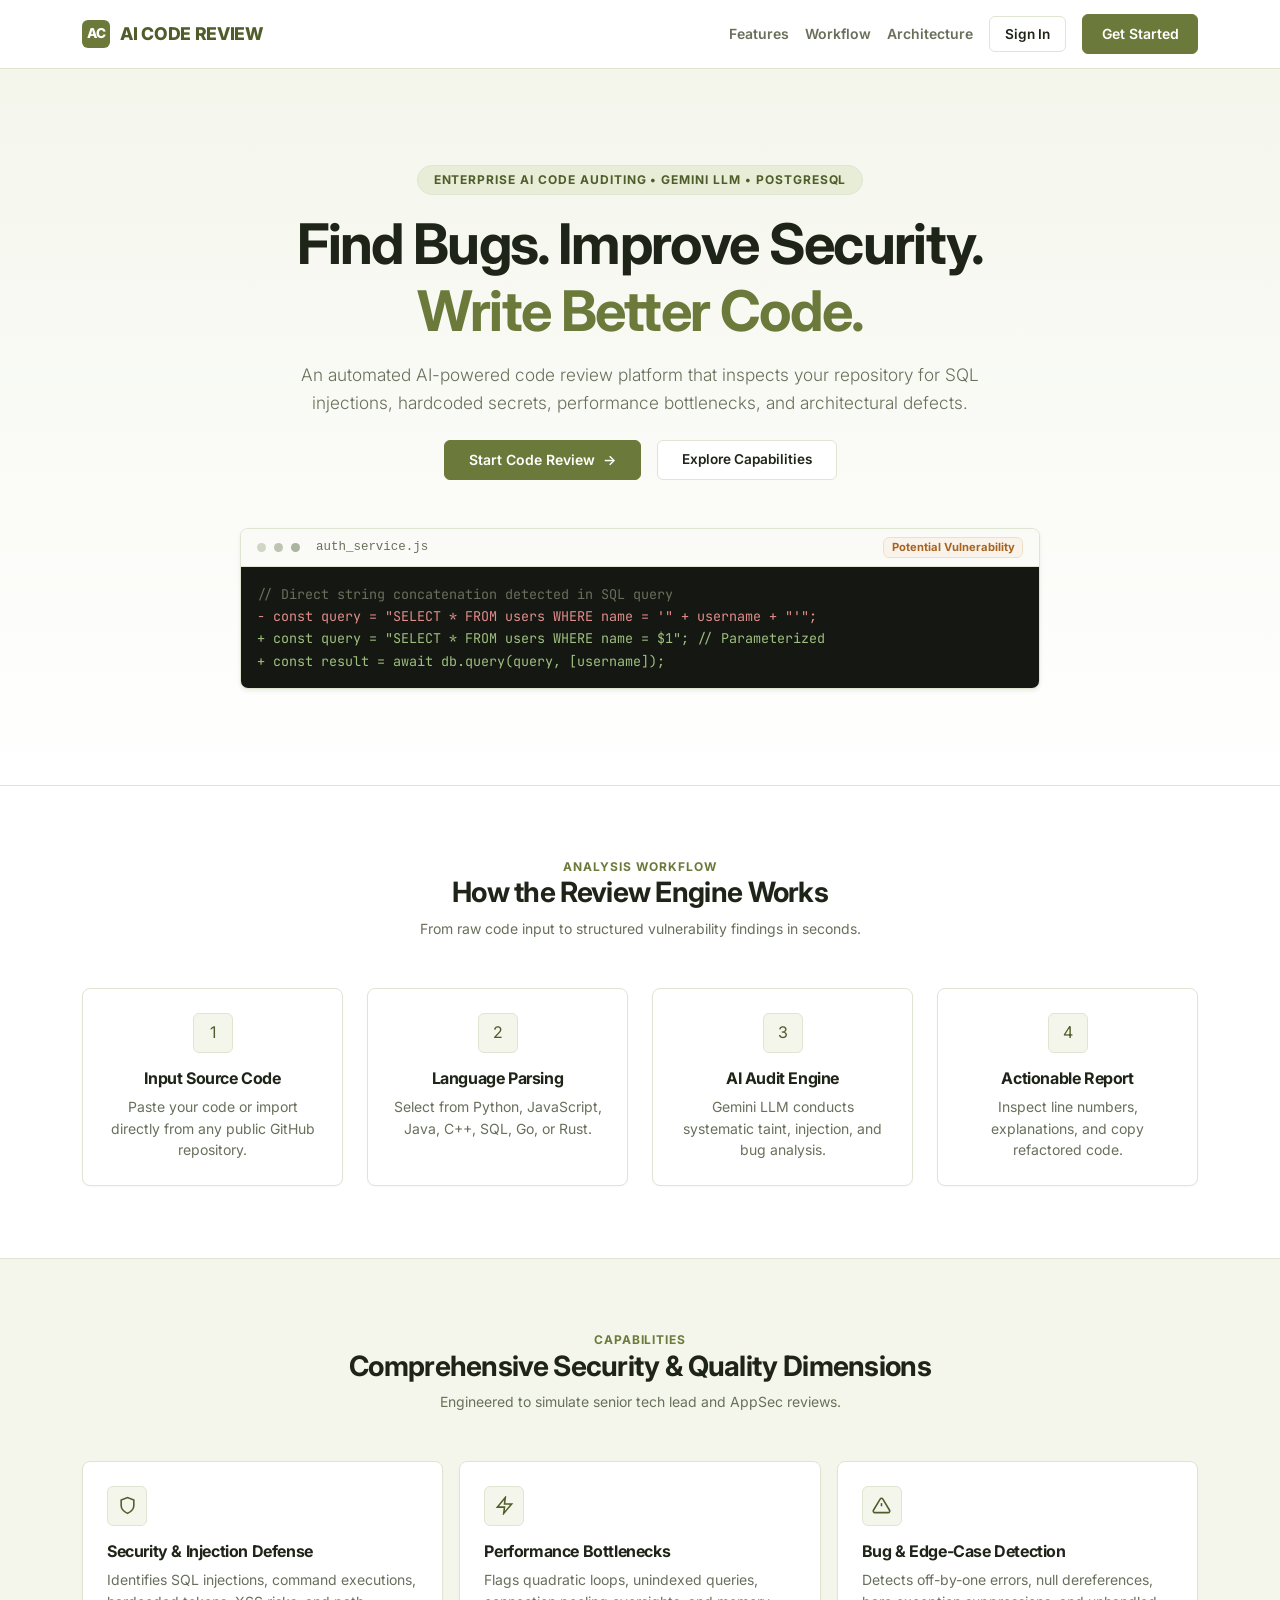
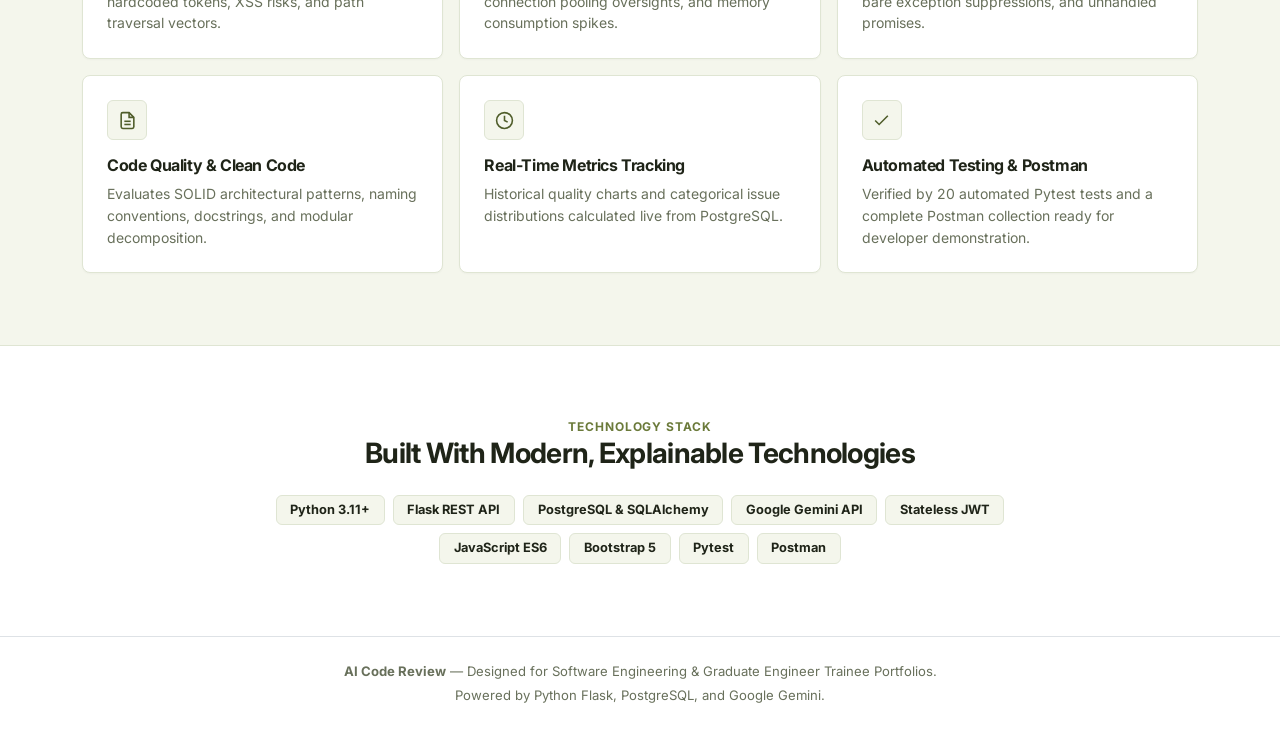
==== commit ae27707e: "Calibrate security severity, refine contextual refactoring notes, and enhance mobile responsiveness" ====
--- a/frontend/index.html
+++ b/frontend/index.html
@@ -54,12 +54,12 @@
         <div class="card-clean p-0 shadow-sm" style="border: 1px solid var(--border-color); overflow: hidden;">
           <div class="editor-header d-flex justify-content-between align-items-center px-3 py-2" style="background-color: #FAFBF7;">
             <div class="d-flex align-items-center gap-2">
-              <span style="width: 10px; height: 10px; border-radius: 50%; background-color: #D98280; display: inline-block;"></span>
-              <span style="width: 10px; height: 10px; border-radius: 50%; background-color: #E2B872; display: inline-block;"></span>
-              <span style="width: 10px; height: 10px; border-radius: 50%; background-color: #8DA967; display: inline-block;"></span>
+              <span style="width: 9px; height: 9px; border-radius: 50%; background-color: #CFD6C4; display: inline-block;"></span>
+              <span style="width: 9px; height: 9px; border-radius: 50%; background-color: #BDC5B2; display: inline-block;"></span>
+              <span style="width: 9px; height: 9px; border-radius: 50%; background-color: #ABB49E; display: inline-block;"></span>
               <span class="small text-muted font-monospace ms-2" style="font-size: 0.78rem;">auth_service.js</span>
             </div>
-            <span class="badge" style="background-color: var(--sev-critical-bg); color: var(--sev-critical-text); border: 1px solid var(--sev-critical-border); font-size: 0.7rem;">Critical Finding</span>
+            <span class="badge" style="background-color: var(--sev-high-bg); color: var(--sev-high-text); border: 1px solid var(--sev-high-border); font-size: 0.7rem;">Potential Vulnerability</span>
           </div>
           <div class="p-3" style="background-color: #141712; color: #DDE5CE; font-family: var(--font-mono); font-size: 0.84rem; line-height: 1.65;">
             <div><span style="color: #68705B;">// Direct string concatenation detected in SQL query</span></div>
--- a/frontend/css/style.css
+++ b/frontend/css/style.css
@@ -48,6 +48,11 @@
   box-sizing: border-box;
 }
 
+html, body {
+  overflow-x: hidden;
+  width: 100%;
+}
+
 body {
   font-family: var(--font-sans);
   color: var(--main-text);
@@ -177,6 +182,9 @@
 .app-wrapper {
   display: flex;
   min-height: 100vh;
+  width: 100%;
+  min-width: 0;
+  overflow-x: hidden;
 }
 
 .app-sidebar {
@@ -251,6 +259,8 @@
   padding: 2rem 2.5rem;
   overflow-y: auto;
   max-width: 1440px;
+  min-width: 0;
+  width: 100%;
 }
 
 /* Mobile Header */
@@ -628,7 +638,18 @@
 /* ==========================================================================
    Responsive Adaptations
    ========================================================================== */
-@media (max-width: 992px) {
+pre {
+  overflow-x: auto;
+  max-width: 100%;
+}
+
+.table-responsive {
+  overflow-x: auto;
+  -webkit-overflow-scrolling: touch;
+  width: 100%;
+}
+
+@media (max-width: 991.98px) {
   .app-sidebar {
     position: fixed;
     transform: translateX(-100%);
@@ -646,4 +667,37 @@
   .app-main {
     padding: 1.25rem 1rem;
   }
-}
+
+  .code-comparison-left {
+    border-right: none !important;
+    border-bottom: 1px solid var(--border-color) !important;
+  }
+}
+
+@media (max-width: 575.98px) {
+  .stat-card {
+    padding: 0.95rem 1rem;
+  }
+
+  .stat-card .stat-value {
+    font-size: 1.45rem;
+  }
+
+  .score-badge-circle {
+    width: 82px;
+    height: 82px;
+  }
+
+  .score-badge-circle .score-num {
+    font-size: 1.65rem;
+  }
+
+  .filter-tabs {
+    gap: 0.25rem;
+  }
+
+  .filter-btn {
+    font-size: 0.75rem;
+    padding: 0.3rem 0.65rem;
+  }
+}
